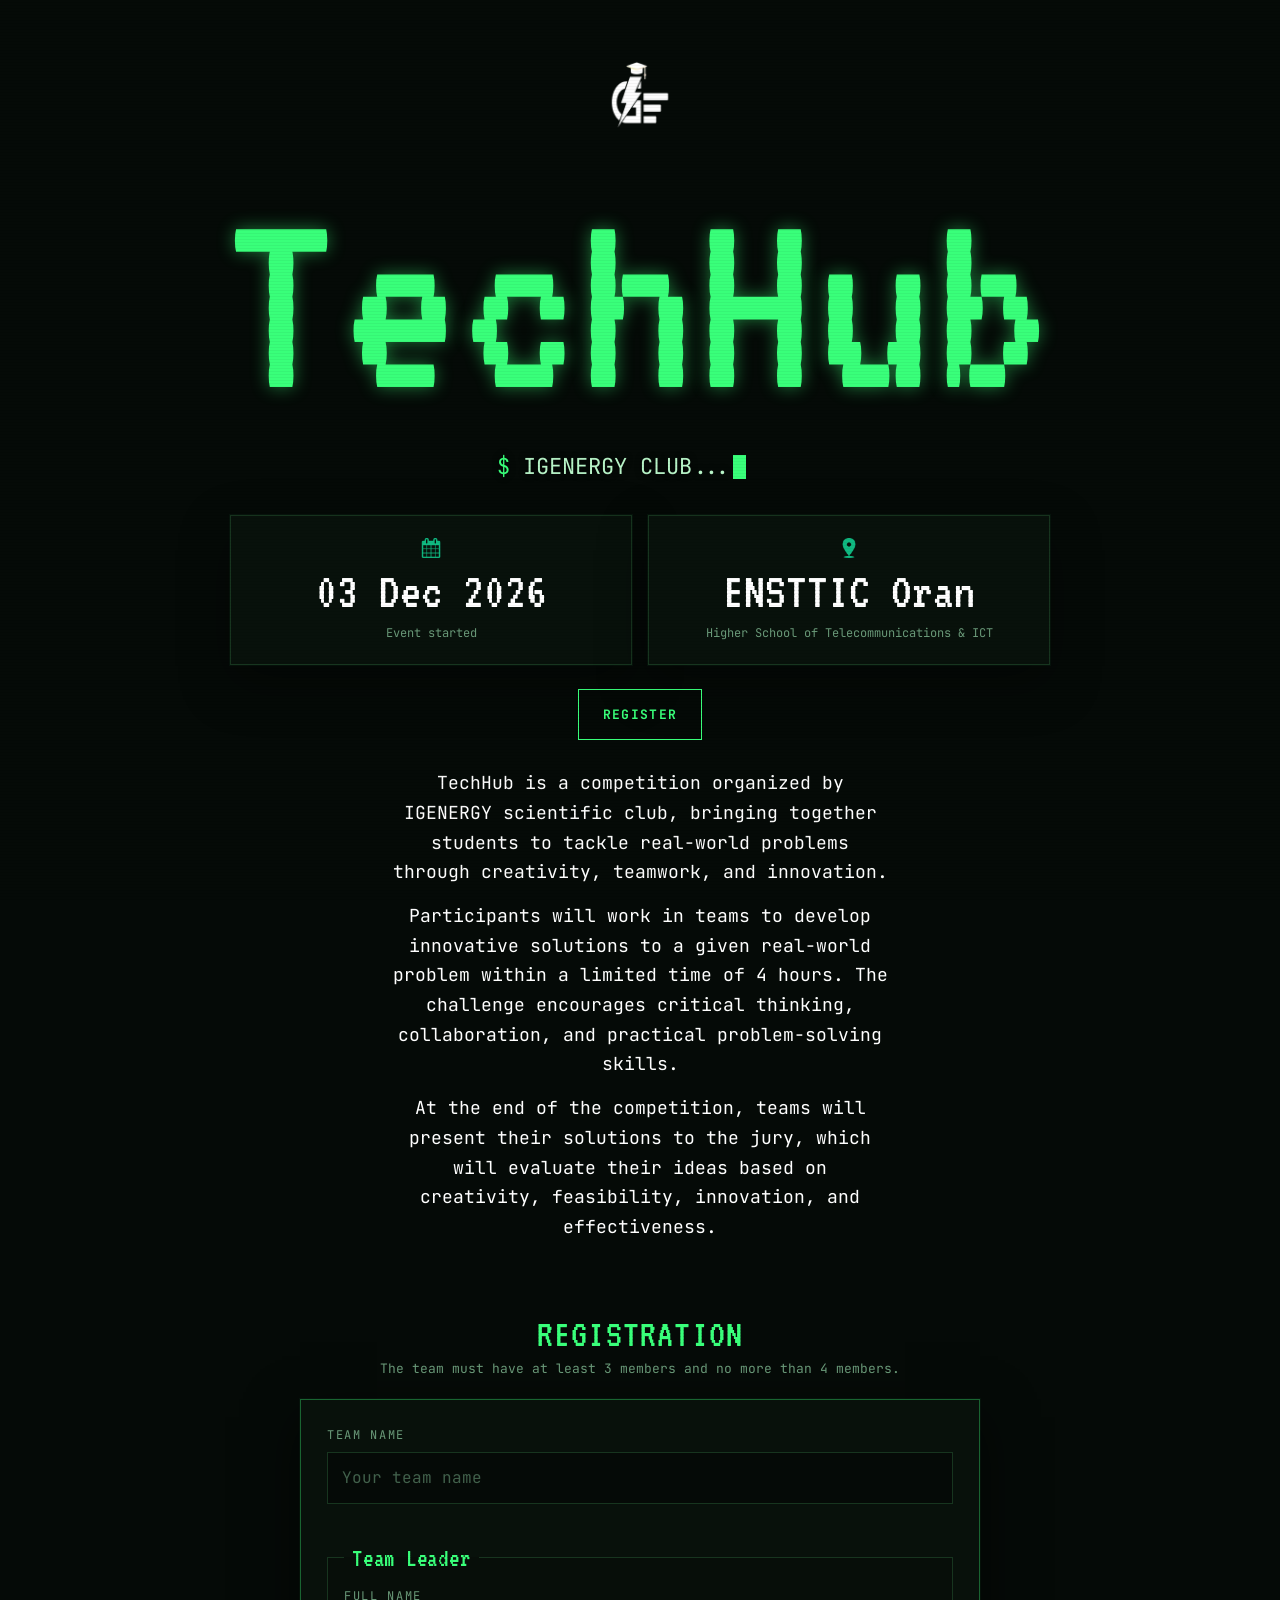
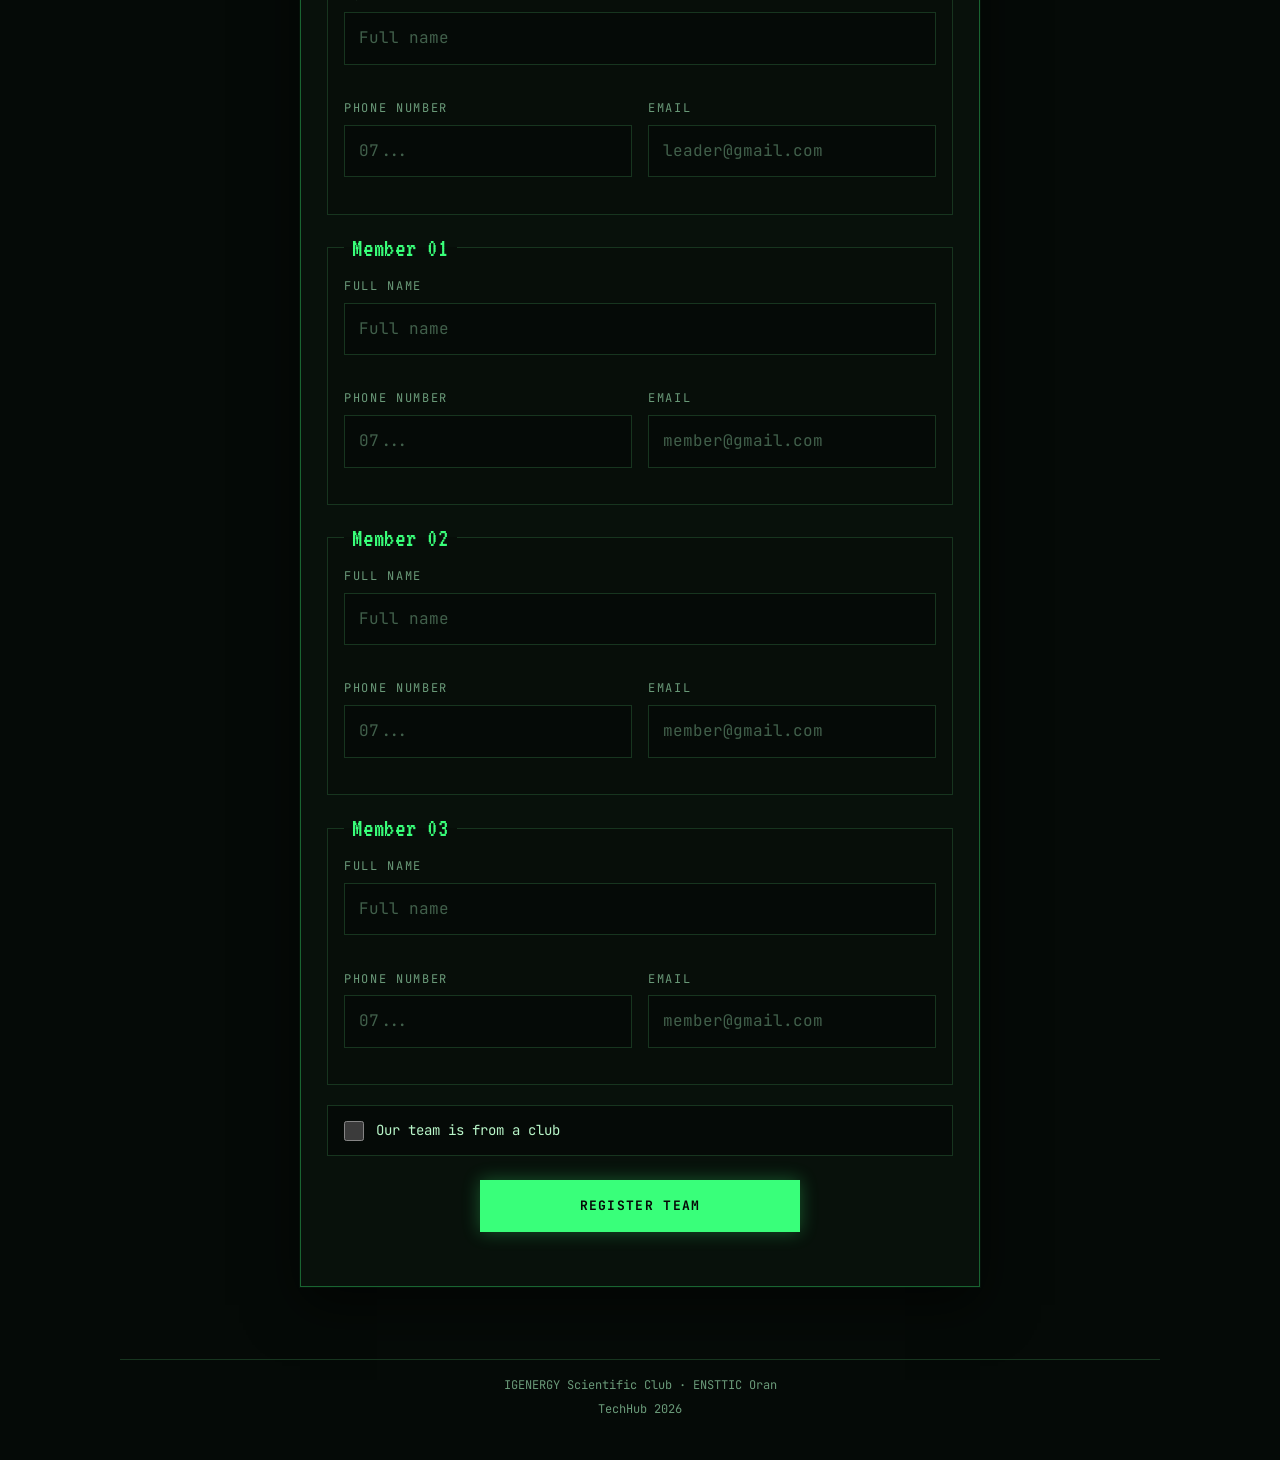
==== index.html @ 4b34d5a2 "V1-1" ====
<!doctype html>
<html lang="en">
<head>
  <meta charset="utf-8">
  <meta name="viewport" content="width=device-width, initial-scale=1, viewport-fit=cover">
  <meta name="claude:viewport-fit-sides" content="cover">
  <title>TechHub Hackathon | Registration</title>
  <meta name="description" content="TechHub is a 15-hour university hackathon organized by the IGENERGY Scientific Club at ENSTTIC Oran on 03 December 2026. Register your place.">
  <link rel="stylesheet" href="https://fonts.googleapis.com/css2?family=JetBrains+Mono:wght@400;500;700&family=VT323&display=swap">
  <link rel="stylesheet" href="styles.css">
</head>
<body>
<div class="wrap">
  <header class="hero" id="top">
    <img class="igenergy-white-logo" src="imgs/IGENERGY-club-white.png" alt="IGENERGY Scientific Club">
    <h1 class="glitch" data-text="TechHub">TechHub</h1>
    <div class="typed" aria-live="off"><span class="prompt">$</span> <span class="typed-box"><span id="typed">...</span><span class="cursor"></span></span></div>

    <div class="event-details">
      <article class="event-card">
        <img class="event-icon" src="imgs/date.ico" alt="">
        <p>03 Dec 2026</p>
        <span class="event-sub" id="days-left">&nbsp;</span>
      </article>
      <article class="event-card">
        <img class="event-icon" src="imgs/location.ico" alt="">
        <p><strong>ENSTTIC</strong> Oran</p>
        <span class="event-sub">Higher School of Telecommunications &amp; ICT</span>
      </article>
    </div>

    <div class="cta">
      <a class="btn" href="#registration">Register</a>
    </div>

    <div class="lede">
      <p>TechHub is a competition organized by IGENERGY scientific club, bringing together students to tackle real-world problems through creativity, teamwork, and innovation.</p>
      <p>Participants will work in teams to develop innovative solutions to a given real-world problem within a limited time of 4 hours. The challenge encourages critical thinking, collaboration, and practical problem-solving skills.</p>
      <p>At the end of the competition, teams will present their solutions to the jury, which will evaluate their ideas based on creativity, feasibility, innovation, and effectiveness.</p>
    </div>
  </header>

  <section class="sec" id="registration">
    <div class="sec-head"><h2 class="scr">REGISTRATION</h2><p>The team must have at least 3 members and no more than 4 members.</p></div>
    <form class="win form" id="reg-form" novalidate>
      <div class="form-body">

        <div class="field">
          <label for="t-name">Team name</label>
          <input id="t-name" name="team_name" type="text" placeholder="Your team name" autocomplete="off" required aria-describedby="e-t-name">
          <span class="err" id="e-t-name" aria-live="polite"></span>
        </div>

        <fieldset class="group" data-person="l">
          <legend>Team Leader</legend>
          <div class="field span2">
            <label for="l-name">Full name</label>
            <input id="l-name" name="leader_name" type="text" placeholder="Full name" autocomplete="name" aria-describedby="e-l-name">
            <span class="err" id="e-l-name" aria-live="polite"></span>
          </div>
          <div class="field">
            <label for="l-phone">Phone number</label>
            <input id="l-phone" name="leader_phone" type="tel" inputmode="numeric" placeholder="07..." autocomplete="tel" aria-describedby="e-l-phone">
            <span class="err" id="e-l-phone" aria-live="polite"></span>
          </div>
          <div class="field">
            <label for="l-email">Email</label>
            <input id="l-email" name="leader_email" type="email" inputmode="email" placeholder="leader@gmail.com" autocomplete="email" aria-describedby="e-l-email">
            <span class="err" id="e-l-email" aria-live="polite"></span>
          </div>
        </fieldset>

        <fieldset class="group" data-person="m1">
          <legend>Member 01</legend>
          <div class="field span2">
            <label for="m1-name">Full name</label>
            <input id="m1-name" name="member1_name" type="text" placeholder="Full name" autocomplete="off" aria-describedby="e-m1-name">
            <span class="err" id="e-m1-name" aria-live="polite"></span>
          </div>
          <div class="field">
            <label for="m1-phone">Phone number</label>
            <input id="m1-phone" name="member1_phone" type="tel" inputmode="numeric" placeholder="07..." autocomplete="off" aria-describedby="e-m1-phone">
            <span class="err" id="e-m1-phone" aria-live="polite"></span>
          </div>
          <div class="field">
            <label for="m1-email">Email</label>
            <input id="m1-email" name="member1_email" type="email" inputmode="email" placeholder="member@gmail.com" autocomplete="off" aria-describedby="e-m1-email">
            <span class="err" id="e-m1-email" aria-live="polite"></span>
          </div>
        </fieldset>

        <fieldset class="group" data-person="m2">
          <legend>Member 02</legend>
          <div class="field span2">
            <label for="m2-name">Full name</label>
            <input id="m2-name" name="member2_name" type="text" placeholder="Full name" autocomplete="off" aria-describedby="e-m2-name">
            <span class="err" id="e-m2-name" aria-live="polite"></span>
          </div>
          <div class="field">
            <label for="m2-phone">Phone number</label>
            <input id="m2-phone" name="member2_phone" type="tel" inputmode="numeric" placeholder="07..." autocomplete="off" aria-describedby="e-m2-phone">
            <span class="err" id="e-m2-phone" aria-live="polite"></span>
          </div>
          <div class="field">
            <label for="m2-email">Email</label>
            <input id="m2-email" name="member2_email" type="email" inputmode="email" placeholder="member@gmail.com" autocomplete="off" aria-describedby="e-m2-email">
            <span class="err" id="e-m2-email" aria-live="polite"></span>
          </div>
        </fieldset>

        <fieldset class="group" data-person="m3" data-optional>
          <legend>Member 03</legend>
          <div class="field span2">
            <label for="m3-name">Full name</label>
            <input id="m3-name" name="member3_name" type="text" placeholder="Full name" autocomplete="off" aria-describedby="e-m3-name">
            <span class="err" id="e-m3-name" aria-live="polite"></span>
          </div>
          <div class="field">
            <label for="m3-phone">Phone number</label>
            <input id="m3-phone" name="member3_phone" type="tel" inputmode="numeric" placeholder="07..." autocomplete="off" aria-describedby="e-m3-phone">
            <span class="err" id="e-m3-phone" aria-live="polite"></span>
          </div>
          <div class="field">
            <label for="m3-email">Email</label>
            <input id="m3-email" name="member3_email" type="email" inputmode="email" placeholder="member@gmail.com" autocomplete="off" aria-describedby="e-m3-email">
            <span class="err" id="e-m3-email" aria-live="polite"></span>
          </div>
        </fieldset>

        <label class="check" for="t-club">
          <input id="t-club" name="club" type="checkbox">
          <span>Our team is from a club</span>
        </label>

        <div class="form-foot">
          <button class="btn solid" type="submit" id="f-submit">Register team</button>
          <p class="status" id="f-status" role="status"></p>
        </div>
      </div>
      <div class="success" id="f-success" hidden tabindex="-1">
        <span class="check-mark" aria-hidden="true">&#10003;</span>
        <h3 id="s-title">You're in.</h3>
        <p id="s-text"></p>
      </div>
    </form>
  </section>

  <footer>
    <span>IGENERGY Scientific Club &middot; ENSTTIC Oran</span>
    <span>TechHub 2026</span>
  </footer>
</div>

<script src="script.js"></script>
</body>
</html>
---- styles.css ----
[hidden]:not([hidden=until-found i]){display:none!important}
img{max-width:100%}

:root {
  --bg: #050a07;
  --panel: #08110b;
  --line: #17351f;
  --fg: #b8f5c8;
  --dim: #6a9a79;
  --accent: #39ff7a;
  --warn: #ffb000;
  --cyan: #38e8ff;
  --danger: #ff6b78;
  --font-display: 'VT323', 'Courier New', monospace;
  --font-body: 'JetBrains Mono', ui-monospace, 'SFMono-Regular', Menlo, Consolas, monospace;
  color-scheme: dark;
}
* { box-sizing: border-box; }
html { scroll-behavior: smooth; }
html, body { margin: 0; }
body {
  background: var(--bg);
  color: var(--fg);
  font-family: var(--font-body);
  font-size: 14px;
  line-height: 1.65;
  padding-block: calc(20px + env(safe-area-inset-top, 0px)) calc(40px + env(safe-area-inset-bottom, 0px));
  padding-left: max(16px, env(safe-area-inset-left, 0px));
  padding-right: max(16px, env(safe-area-inset-right, 0px));
  overflow-x: hidden;
}
/* subtle scanlines (kept light so text stays readable on phones) */
body::after {
  content: "";
  position: fixed;
  inset: 0;
  pointer-events: none;
  z-index: 5;
  background: repeating-linear-gradient(to bottom, rgba(0,0,0,0) 0, rgba(0,0,0,0) 2px, rgba(0,0,0,0.08) 3px);
}
.wrap { position: relative; z-index: 1; max-width: 1040px; margin: 0 auto; display: flex; flex-direction: column; gap: 72px; text-align: center; }
a { color: var(--accent); }
:focus-visible { outline: 2px solid var(--cyan); outline-offset: 3px; }

/* hero */
.hero { display: flex; flex-direction: column; align-items: center; gap: 20px; padding-top: 16px; min-width: 0; }

.igenergy-white-logo {width: 120px; height: 120px; object-fit: contain; }

.glitch {
  position: relative;
  display: inline-block;
  align-self: center;
  margin: 0;
  font-family: var(--font-display);
  font-weight: 400;
  font-size: 22vw;
  line-height: 0.9;
  letter-spacing: 0.02em;
  color: var(--accent);
  text-shadow: 0 0 18px rgba(57,255,122,0.45);
}
.glitch::before, .glitch::after { content: attr(data-text); position: absolute; inset: 0; opacity: 0; }
.glitch::before { color: var(--warn); clip-path: inset(0 0 58% 0); animation: gl1 4.2s infinite steps(1); }
.glitch::after { color: white; clip-path: inset(58% 0 0 0); animation: gl2 4.2s infinite steps(1); }
@keyframes gl1 {
  0%, 90%, 100% { opacity: 0; transform: translate(0); }
  91% { opacity: 0.9; transform: translate(-5px, 0); clip-path: inset(10% 0 55% 0); }
  94% { opacity: 0.9; transform: translate(4px, -1px); clip-path: inset(40% 0 30% 0); }
  97% { opacity: 0; }
}
@keyframes gl2 {
  0%, 91%, 100% { opacity: 0; transform: translate(0); }
  92% { opacity: 0.9; transform: translate(5px, 1px); clip-path: inset(60% 0 8% 0); }
  95% { opacity: 0.9; transform: translate(-4px, 0); clip-path: inset(25% 0 50% 0); }
  98% { opacity: 0; }
}
.typed { font-size: clamp(16px, 3.4vw, 22px); min-height: 1.7em; color: var(--fg); text-shadow: 0 0 6px rgba(0,0,0,0.9); }
.typed .prompt { color: var(--accent); }
.typed-box { display: inline-block; text-align: left; min-width: 16ch; max-width: 100%; vertical-align: top; }
.cursor { display: inline-block; width: 0.6em; height: 1.1em; background: var(--accent); vertical-align: -0.2em; margin-left: 2px; animation: blink 1s steps(1) infinite; }
@keyframes blink { 50% { opacity: 0; } }

/* key facts */
.event-details { display: grid; grid-template-columns: repeat(2, minmax(0, 1fr)); gap: 16px; width: 100%; max-width: 820px; margin: 8px auto 0; }
.event-card {
  display: flex; flex-direction: column; align-items: center; justify-content: center; gap: 6px;
  min-height: 150px; padding: 20px 16px;
  border: 1px solid var(--line); background: var(--panel);
  box-shadow: 0 0 0 1px rgba(57,255,122,0.04), 0 18px 50px rgba(0,0,0,0.35);
}
.event-icon { width: 20px; height: 20px; object-fit: contain; }
.event-card p { margin: 0; color: #fff; font-family: var(--font-display); font-size: clamp(34px, 5.2vw, 52px); line-height: 1.05; overflow-wrap: anywhere; }
.event-card p strong { color: #fff; font-weight: 400; }
.event-sub { color: var(--dim); font-size: 12px; line-height: 1.5; min-height: 1.5em; }

/* call to action */
.cta { display: flex; flex-wrap: wrap; justify-content: center; gap: 12px; margin-top: 4px; }
.btn {
  font: inherit;
  font-weight: 700;
  letter-spacing: 0.1em;
  text-transform: uppercase;
  font-size: 13px;
  padding: 14px 24px;
  border: 1px solid var(--accent);
  background: transparent;
  color: var(--accent);
  text-decoration: none;
  cursor: pointer;
  border-radius: 0;
  transition: background 0.2s, color 0.2s, box-shadow 0.2s;
}
.btn:hover { background: var(--accent); color: var(--bg); box-shadow: 0 0 22px rgba(57,255,122,0.5); }
.btn.solid { background: var(--accent); color: var(--bg); box-shadow: 0 0 18px rgba(57,255,122,0.3); }
.btn.solid:hover { background: transparent; color: var(--accent); }
.btn:disabled { opacity: 0.6; cursor: wait; }

.lede { max-width: 62ch; margin: 8px auto 0; color: white; }
.lede p { margin: 0 0 14px; font-size: 18px;}
.lede p:last-child { margin-bottom: 0; }

/* section heads */
.sec { display: flex; flex-direction: column; align-items: center; gap: 20px; min-width: 0; scroll-margin-top: 16px; }
.sec-head { display: flex; flex-direction: column; align-items: center; gap: 4px; }
.sec-head h2 { margin: 0; font-family: var(--font-display); font-weight: 400; font-size: 40px; line-height: 1; color: var(--accent); letter-spacing: 0.03em; }
.sec-head p { margin: 0; color: var(--dim); font-size: 13px; }

/* panel */
.win { border: 1px solid var(--line); background: var(--panel); box-shadow: 0 0 0 1px rgba(57,255,122,0.04), 0 18px 50px rgba(0,0,0,0.6); min-width: 0; }

/* registration form */
.form { width: 100%; max-width: 680px; padding: 26px; text-align: left; border-color: rgba(57,255,122,0.35); }
.form-body { display: flex; flex-direction: column; gap: 20px; }
.field { display: flex; flex-direction: column; gap: 6px; min-width: 0; }
.field label { color: var(--dim); font-size: 12px; text-transform: uppercase; letter-spacing: 0.14em; }
.field input {
  font: inherit;
  font-size: 16px; /* prevents iOS zoom on focus */
  color: var(--fg);
  background: var(--bg);
  border: 1px solid var(--line);
  padding: 12px 14px;
  min-width: 0;
  width: 100%;
  border-radius: 0;
  transition: border-color 0.2s, box-shadow 0.2s;
}
.field input::placeholder { color: var(--dim); opacity: 0.6; }
.field input:hover { border-color: #24512f; }
.field input:focus { border-color: var(--accent); outline: 0; box-shadow: 0 0 0 1px var(--accent); }
.field input[aria-invalid="true"] { border-color: var(--danger); box-shadow: 0 0 0 1px var(--danger); }
.err { min-height: 1.2em; font-size: 12px; line-height: 1.4; color: var(--danger); }

fieldset.group { margin: 0; min-width: 0; padding: 16px; border: 1px solid var(--line); background: rgba(0,0,0,0.18); display: grid; grid-template-columns: repeat(2, minmax(0, 1fr)); gap: 14px 16px; }
fieldset.group legend { padding: 0 8px; font-family: var(--font-display); font-size: 26px; line-height: 1; color: var(--accent); letter-spacing: 0.03em; }
fieldset.group .field.span2 { grid-column: 1 / -1; }

.check { display: flex; align-items: flex-start; gap: 12px; padding: 14px 16px; border: 1px solid var(--line); background: var(--bg); cursor: pointer; color: var(--fg); line-height: 1.5; }
.check:hover { border-color: #24512f; }
.check input { flex: none; width: 20px; height: 20px; margin: 1px 0 0; accent-color: var(--accent); cursor: pointer; }
.check:has(input:checked) { border-color: var(--accent); }

.form-foot { display: flex; flex-direction: column; align-items: center; gap: 12px; text-align: center; margin-top: 4px; }
.form-foot .btn { width: 100%; max-width: 320px; }
.status { margin: 0; min-height: 1.4em; color: var(--dim); font-size: 12px; overflow-wrap: anywhere; }
.status.bad { color: var(--danger); }

/* success state */
.success { display: flex; flex-direction: column; align-items: center; gap: 10px; text-align: center; padding: 28px 8px; outline: 0; }
.success .check-mark { display: grid; place-items: center; width: 56px; height: 56px; border: 2px solid var(--accent); color: var(--accent); font-size: 28px; box-shadow: 0 0 22px rgba(57,255,122,0.4); }
.success h3 { margin: 6px 0 0; font-family: var(--font-display); font-weight: 400; font-size: 40px; line-height: 1; color: var(--accent); }
.success p { margin: 0; color: var(--fg); max-width: 44ch; overflow-wrap: anywhere; }

footer { color: var(--dim); font-size: 12px; border-top: 1px solid var(--line); padding-top: 16px; display: flex; flex-direction: column; align-items: center; gap: 4px; }

/* scroll reveal: hidden state only exists once the script has tagged an element */
.js .reveal {
  opacity: 0;
  transform: translateY(28px);
  transition: opacity 0.8s ease, transform 0.8s cubic-bezier(0.2, 0.7, 0.2, 1);
  transition-delay: var(--d, 0s);
}
.js .reveal.in { opacity: 1; transform: none; }

@media (prefers-reduced-motion: reduce) {
  html { scroll-behavior: auto; }
  .glitch::before, .glitch::after, .cursor { animation: none; }
  .btn { transition: none; }
}
@media (max-width: 720px) {
  .event-details { grid-template-columns: 1fr; }
  .event-card { min-height: 0; padding: 18px 16px; }
}
@media (max-width: 600px) {
  .wrap { gap: 56px; }
  .glitch { font-size: 30vw; }
  .form { padding: 20px 16px; }
  fieldset.group { grid-template-columns: 1fr; padding: 14px 12px; }
}
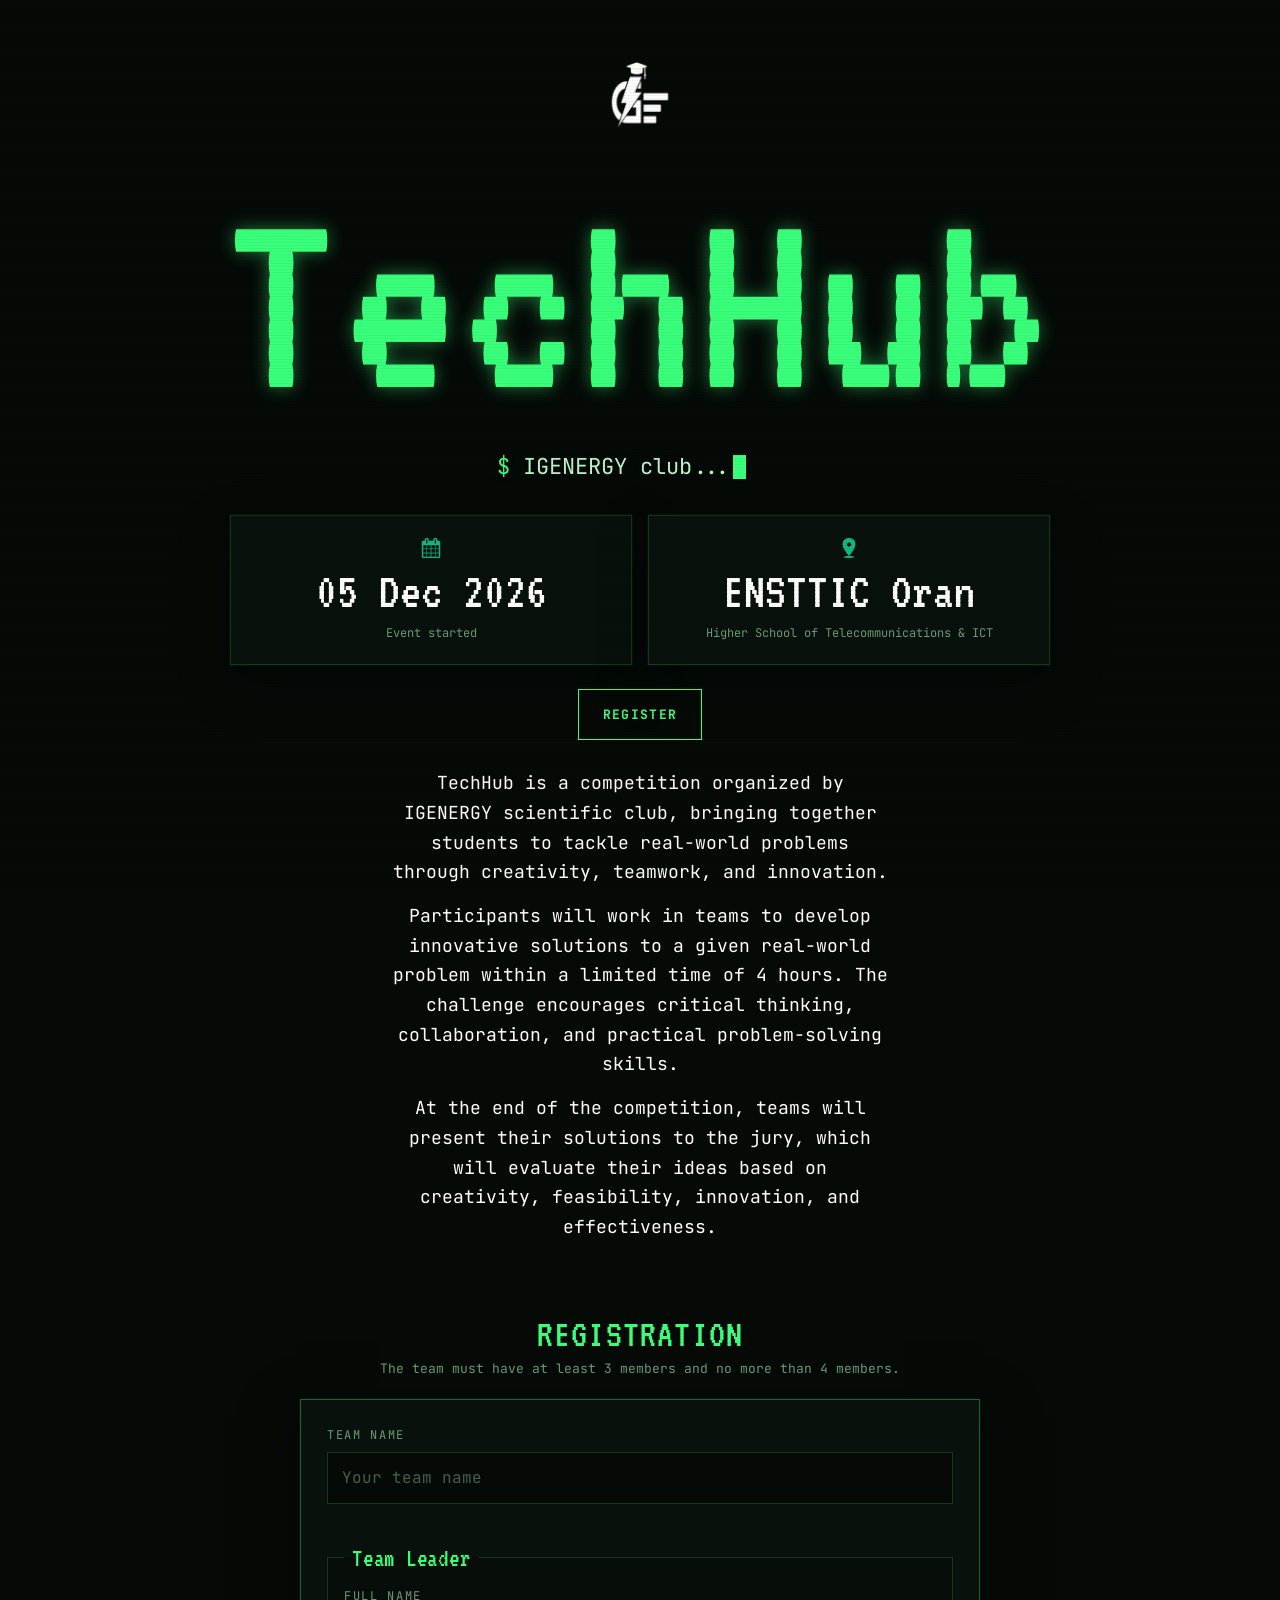
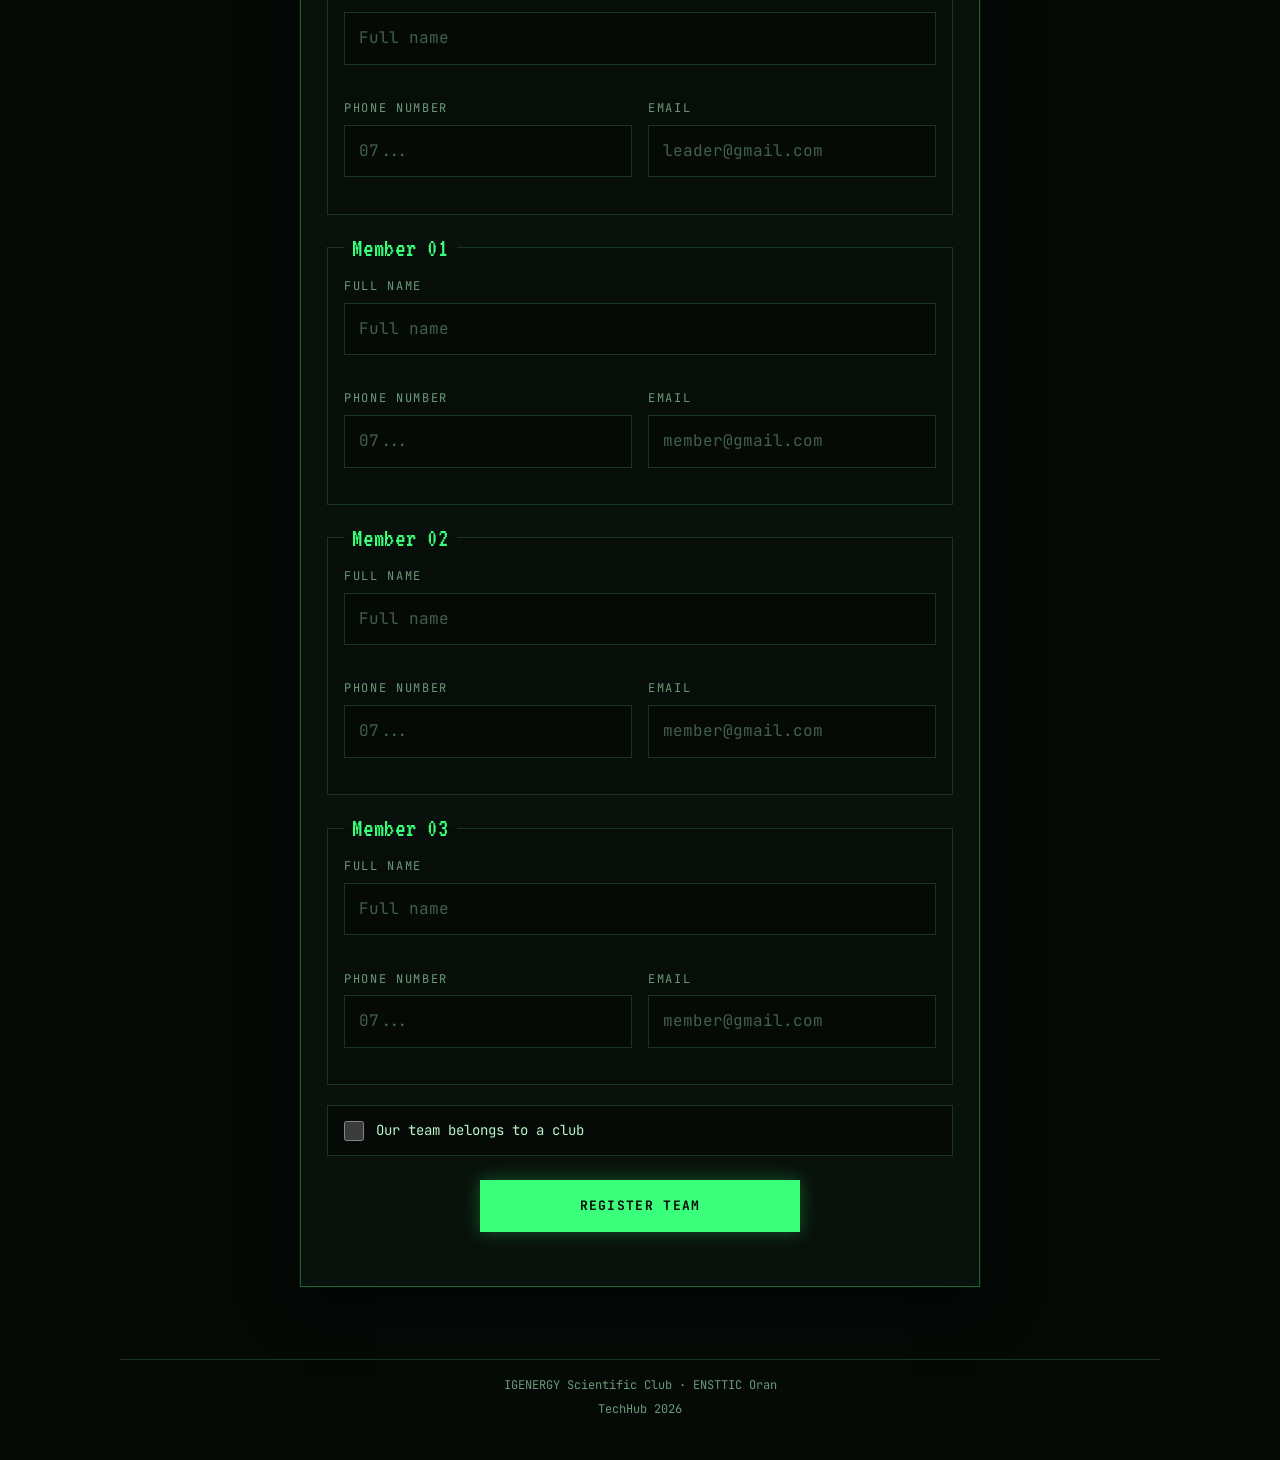
==== commit 1093b794: "fix some typing errors" ====
--- a/index.html
+++ b/index.html
@@ -4,8 +4,8 @@
   <meta charset="utf-8">
   <meta name="viewport" content="width=device-width, initial-scale=1, viewport-fit=cover">
   <meta name="claude:viewport-fit-sides" content="cover">
-  <title>TechHub Hackathon | Registration</title>
-  <meta name="description" content="TechHub is a 15-hour university hackathon organized by the IGENERGY Scientific Club at ENSTTIC Oran on 03 December 2026. Register your place.">
+  <title>TechHub Registration</title>
+  <meta name="description" content="TechHub is a 15-hour university hackathon organized by the IGENERGY Scientific Club at ENSTTIC Oran on 05 December 2026. Register your place.">
   <link rel="stylesheet" href="https://fonts.googleapis.com/css2?family=JetBrains+Mono:wght@400;500;700&family=VT323&display=swap">
   <link rel="stylesheet" href="styles.css">
 </head>
@@ -14,12 +14,12 @@
   <header class="hero" id="top">
     <img class="igenergy-white-logo" src="imgs/IGENERGY-club-white.png" alt="IGENERGY Scientific Club">
     <h1 class="glitch" data-text="TechHub">TechHub</h1>
-    <div class="typed" aria-live="off"><span class="prompt">$</span> <span class="typed-box"><span id="typed">...</span><span class="cursor"></span></span></div>
+    <div class="typed" aria-live="off"><span class="prompt">$</span> <span class="typed-box"><span id="typed"></span><span class="cursor"></span></span></div>
 
     <div class="event-details">
       <article class="event-card">
         <img class="event-icon" src="imgs/date.ico" alt="">
-        <p>03 Dec 2026</p>
+        <p>05 Dec 2026</p>
         <span class="event-sub" id="days-left">&nbsp;</span>
       </article>
       <article class="event-card">
@@ -129,7 +129,7 @@
 
         <label class="check" for="t-club">
           <input id="t-club" name="club" type="checkbox">
-          <span>Our team is from a club</span>
+          <span>Our team belongs to a club</span>
         </label>
 
         <div class="form-foot">
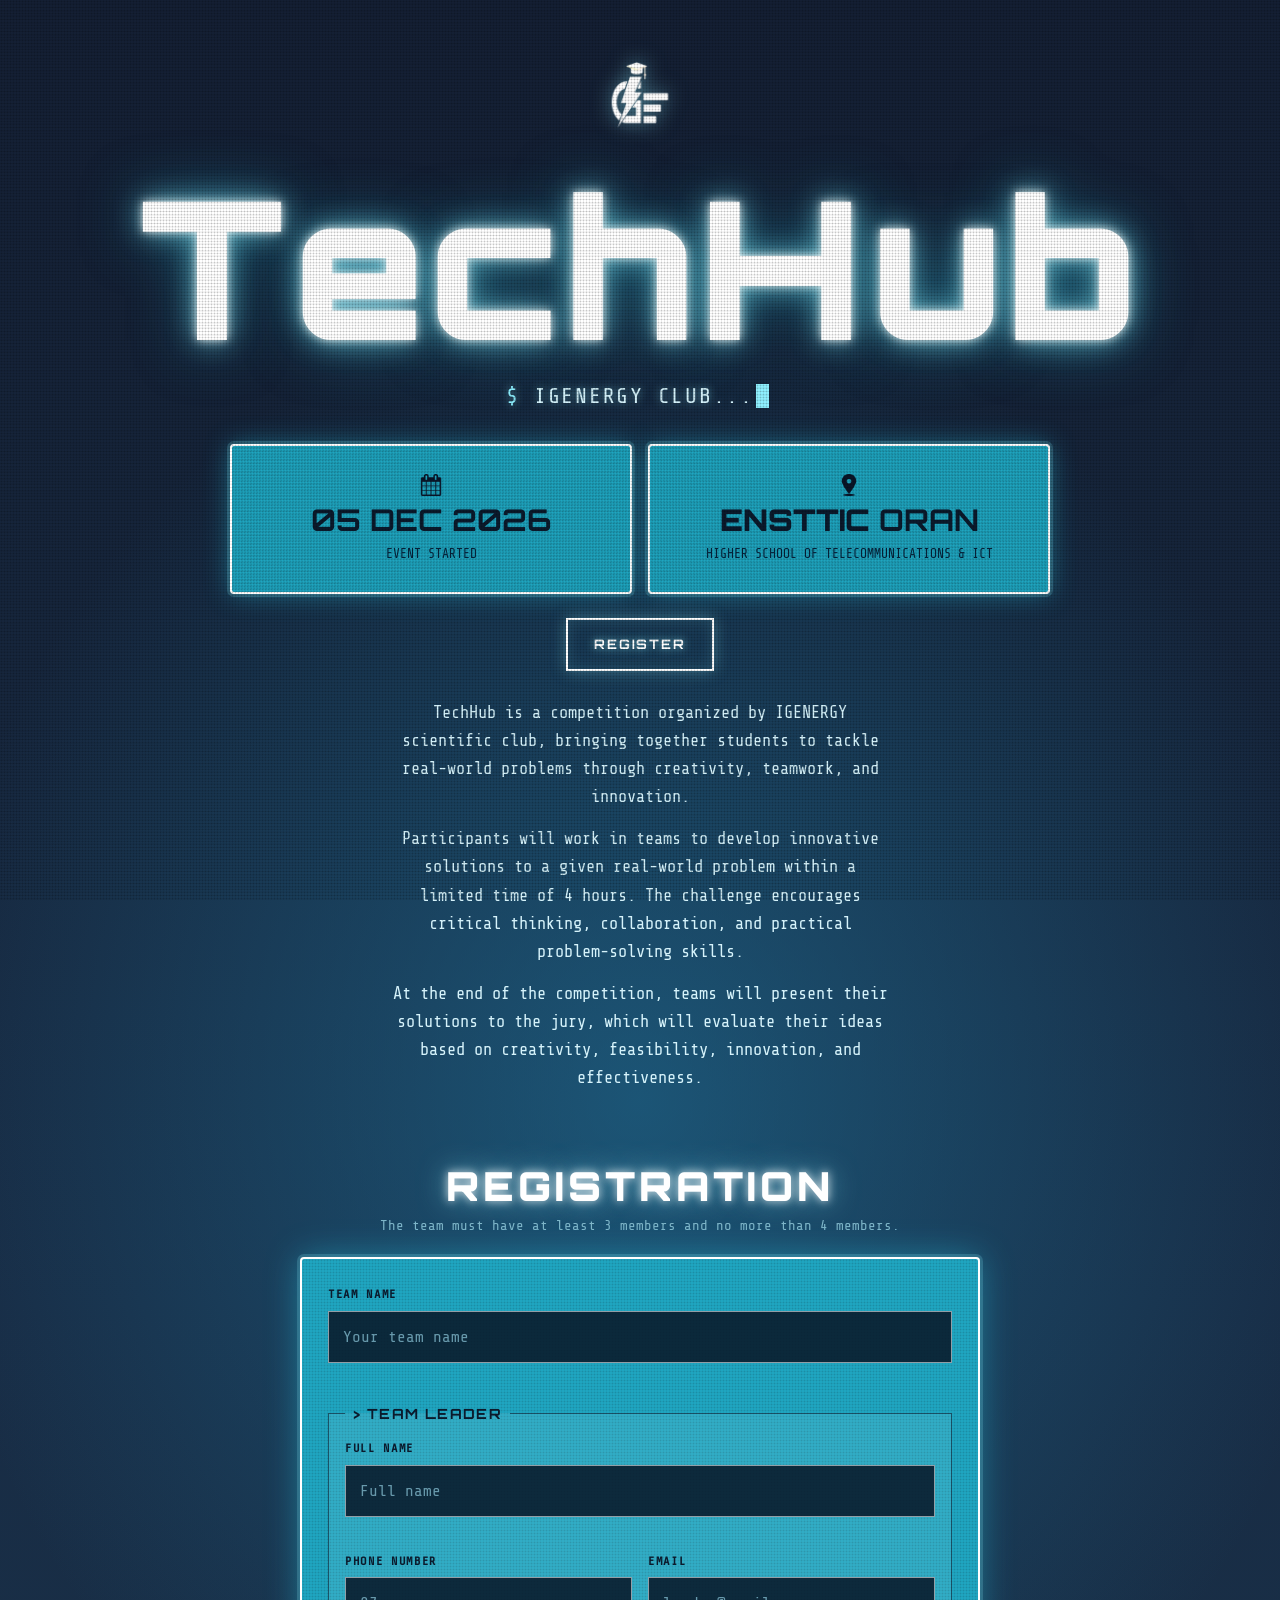
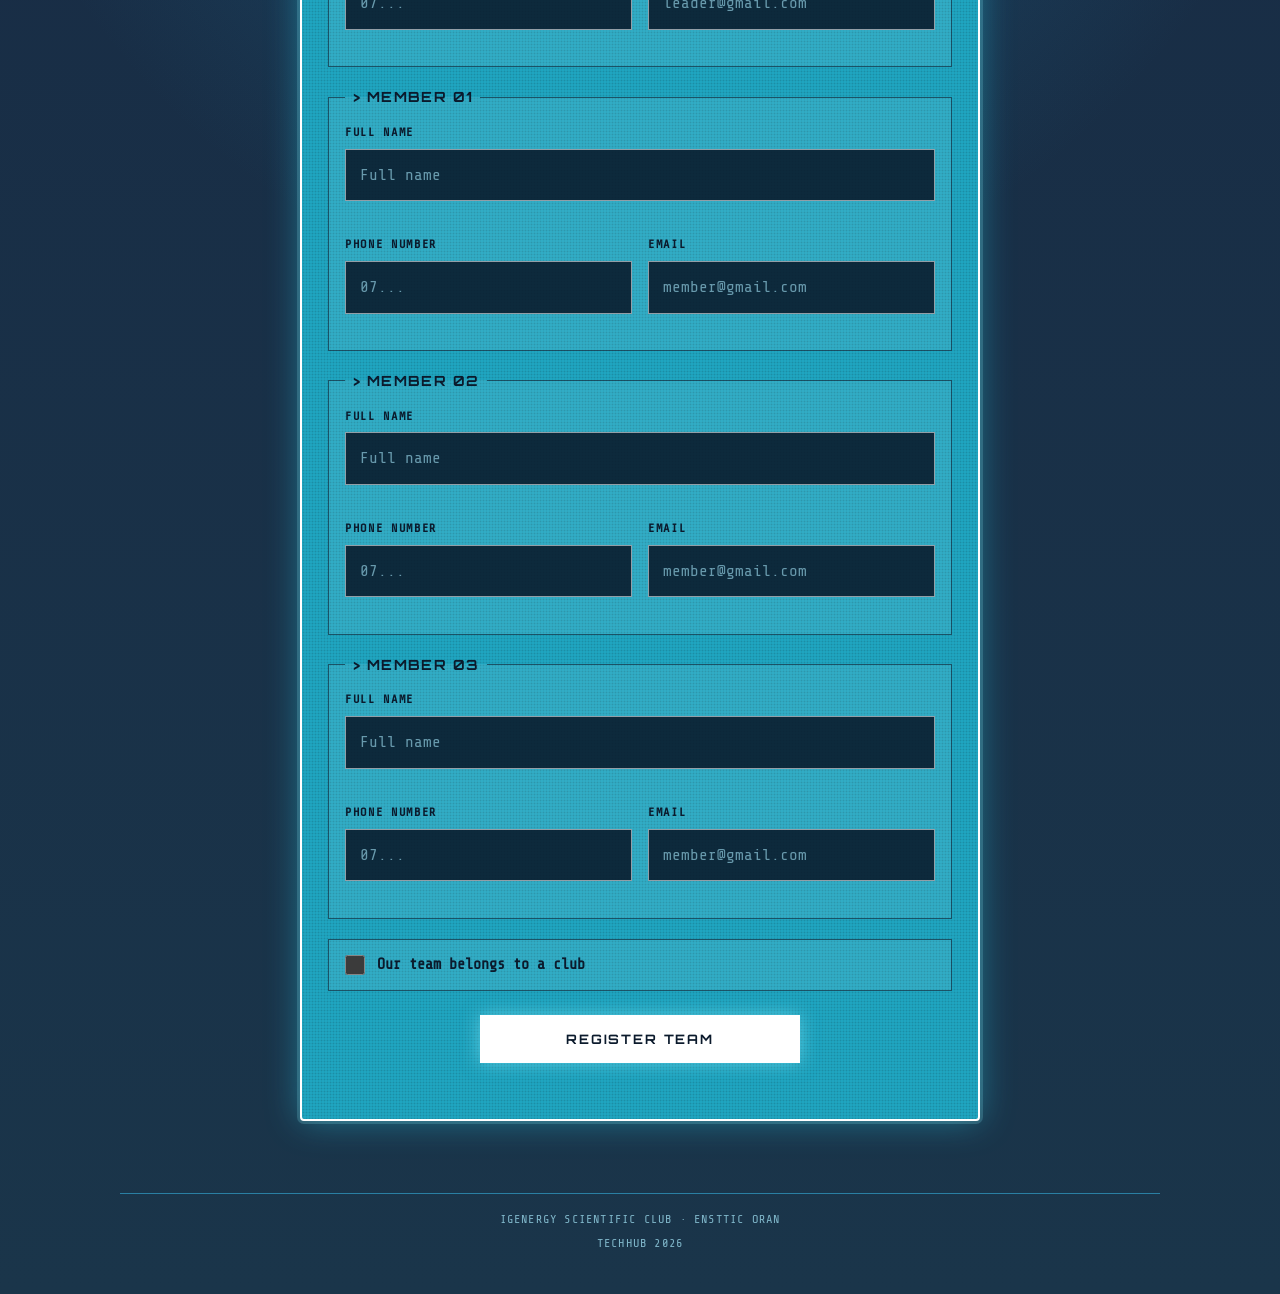
==== commit 5edb68df: "change the whole design for muching post theme" ====
--- a/index.html
+++ b/index.html
@@ -6,7 +6,7 @@
   <meta name="claude:viewport-fit-sides" content="cover">
   <title>TechHub Registration</title>
   <meta name="description" content="TechHub is a 15-hour university hackathon organized by the IGENERGY Scientific Club at ENSTTIC Oran on 05 December 2026. Register your place.">
-  <link rel="stylesheet" href="https://fonts.googleapis.com/css2?family=JetBrains+Mono:wght@400;500;700&family=VT323&display=swap">
+  <link rel="stylesheet" href="https://fonts.googleapis.com/css2?family=Orbitron:wght@500;700;900&family=Share+Tech+Mono&display=swap">
   <link rel="stylesheet" href="styles.css">
 </head>
 <body>
@@ -153,4 +153,4 @@
 
 <script src="script.js"></script>
 </body>
-</html>+</html>
--- a/styles.css
+++ b/styles.css
@@ -2,50 +2,60 @@
 img{max-width:100%}
 
 :root {
-  --bg: #050a07;
-  --panel: #08110b;
-  --line: #17351f;
-  --fg: #b8f5c8;
-  --dim: #6a9a79;
-  --accent: #39ff7a;
-  --warn: #ffb000;
-  --cyan: #38e8ff;
-  --danger: #ff6b78;
-  --font-display: 'VT323', 'Courier New', monospace;
-  --font-body: 'JetBrains Mono', ui-monospace, 'SFMono-Regular', Menlo, Consolas, monospace;
+  --bg: #141f33;
+  --bg2: #1a3550;
+  --panel: rgba(10, 26, 44, 0.72);
+  --line: #2a7fa3;
+  --fg: #d6f3fb;
+  --dim: #7fb6c9;
+  --accent: #29c3e0;      /* cyan window fill */
+  --accent-2: #1fa5c0;
+  --ink: #0b1a2c;         /* dark text on cyan */
+  --white: #ffffff;
+  --warn: #ffd45a;
+  --cyan: #8ff0ff;
+  --danger: #ff5b6e;
+  --font-display: 'Orbitron', 'Eurostile', 'Arial Black', sans-serif;
+  --font-body: 'Share Tech Mono', ui-monospace, 'SFMono-Regular', Menlo, Consolas, monospace;
   color-scheme: dark;
 }
 * { box-sizing: border-box; }
 html { scroll-behavior: smooth; }
 html, body { margin: 0; }
+html { background: #182c45; }
 body {
-  background: var(--bg);
+  background:
+    radial-gradient(ellipse 80% 40% at 50% 38%, rgba(31,120,160,0.55), transparent 70%),
+    linear-gradient(180deg, #141f33 0%, #182c45 45%, #1a354a 100%);
+  min-height: 100vh;
   color: var(--fg);
   font-family: var(--font-body);
-  font-size: 14px;
+  font-size: 15px;
   line-height: 1.65;
   padding-block: calc(20px + env(safe-area-inset-top, 0px)) calc(40px + env(safe-area-inset-bottom, 0px));
   padding-left: max(16px, env(safe-area-inset-left, 0px));
   padding-right: max(16px, env(safe-area-inset-right, 0px));
   overflow-x: hidden;
 }
-/* subtle scanlines (kept light so text stays readable on phones) */
+/* halftone dither + faint scanlines, like the poster */
 body::after {
   content: "";
   position: fixed;
   inset: 0;
   pointer-events: none;
   z-index: 5;
-  background: repeating-linear-gradient(to bottom, rgba(0,0,0,0) 0, rgba(0,0,0,0) 2px, rgba(0,0,0,0.08) 3px);
+  background:
+    radial-gradient(rgba(0,0,0,0.22) 0.8px, transparent 1.1px) 0 0 / 3px 3px,
+    repeating-linear-gradient(to bottom, rgba(0,0,0,0) 0, rgba(0,0,0,0) 3px, rgba(0,0,0,0.07) 4px);
 }
 .wrap { position: relative; z-index: 1; max-width: 1040px; margin: 0 auto; display: flex; flex-direction: column; gap: 72px; text-align: center; }
-a { color: var(--accent); }
-:focus-visible { outline: 2px solid var(--cyan); outline-offset: 3px; }
+a { color: var(--cyan); }
+:focus-visible { outline: 2px solid var(--white); outline-offset: 3px; }
 
 /* hero */
 .hero { display: flex; flex-direction: column; align-items: center; gap: 20px; padding-top: 16px; min-width: 0; }
 
-.igenergy-white-logo {width: 120px; height: 120px; object-fit: contain; }
+.igenergy-white-logo { width: 120px; height: 120px; object-fit: contain; filter: drop-shadow(0 0 10px rgba(143,240,255,0.55)); }
 
 .glitch {
   position: relative;
@@ -53,16 +63,16 @@
   align-self: center;
   margin: 0;
   font-family: var(--font-display);
-  font-weight: 400;
-  font-size: 22vw;
-  line-height: 0.9;
-  letter-spacing: 0.02em;
-  color: var(--accent);
-  text-shadow: 0 0 18px rgba(57,255,122,0.45);
+  font-weight: 900;
+  font-size: 15vw;
+  line-height: 0.95;
+  letter-spacing: 0.04em;
+  color: var(--white);
+  text-shadow: 0 0 10px rgba(255,255,255,0.9), 0 0 28px rgba(143,240,255,0.75), 0 0 60px rgba(41,195,224,0.55);
 }
 .glitch::before, .glitch::after { content: attr(data-text); position: absolute; inset: 0; opacity: 0; }
-.glitch::before { color: var(--warn); clip-path: inset(0 0 58% 0); animation: gl1 4.2s infinite steps(1); }
-.glitch::after { color: white; clip-path: inset(58% 0 0 0); animation: gl2 4.2s infinite steps(1); }
+.glitch::before { color: var(--cyan); clip-path: inset(0 0 58% 0); animation: gl1 4.2s infinite steps(1); }
+.glitch::after { color: var(--accent); clip-path: inset(58% 0 0 0); animation: gl2 4.2s infinite steps(1); }
 @keyframes gl1 {
   0%, 90%, 100% { opacity: 0; transform: translate(0); }
   91% { opacity: 0.9; transform: translate(-5px, 0); clip-path: inset(10% 0 55% 0); }
@@ -75,104 +85,119 @@
   95% { opacity: 0.9; transform: translate(-4px, 0); clip-path: inset(25% 0 50% 0); }
   98% { opacity: 0; }
 }
-.typed { font-size: clamp(16px, 3.4vw, 22px); min-height: 1.7em; color: var(--fg); text-shadow: 0 0 6px rgba(0,0,0,0.9); }
-.typed .prompt { color: var(--accent); }
+.typed { font-size: clamp(16px, 3.4vw, 22px); min-height: 1.7em; color: var(--fg); text-transform: uppercase; letter-spacing: 0.08em; text-shadow: 0 0 8px rgba(143,240,255,0.6); }
+.typed .prompt { color: var(--cyan); }
 .typed-box { display: inline-block; text-align: left; min-width: 16ch; max-width: 100%; vertical-align: top; }
-.cursor { display: inline-block; width: 0.6em; height: 1.1em; background: var(--accent); vertical-align: -0.2em; margin-left: 2px; animation: blink 1s steps(1) infinite; }
+.cursor { display: inline-block; width: 0.6em; height: 1.1em; background: var(--cyan); vertical-align: -0.2em; margin-left: 2px; animation: blink 1s steps(1) infinite; }
 @keyframes blink { 50% { opacity: 0; } }
 
-/* key facts */
+/* key facts: command-prompt style windows */
 .event-details { display: grid; grid-template-columns: repeat(2, minmax(0, 1fr)); gap: 16px; width: 100%; max-width: 820px; margin: 8px auto 0; }
 .event-card {
   display: flex; flex-direction: column; align-items: center; justify-content: center; gap: 6px;
   min-height: 150px; padding: 20px 16px;
-  border: 1px solid var(--line); background: var(--panel);
-  box-shadow: 0 0 0 1px rgba(57,255,122,0.04), 0 18px 50px rgba(0,0,0,0.35);
-}
-.event-icon { width: 20px; height: 20px; object-fit: contain; }
-.event-card p { margin: 0; color: #fff; font-family: var(--font-display); font-size: clamp(34px, 5.2vw, 52px); line-height: 1.05; overflow-wrap: anywhere; }
-.event-card p strong { color: #fff; font-weight: 400; }
-.event-sub { color: var(--dim); font-size: 12px; line-height: 1.5; min-height: 1.5em; }
+  border: 2px solid var(--white); border-radius: 4px;
+  background: var(--accent-2);
+  background-image: radial-gradient(rgba(0,0,0,0.16) 0.8px, transparent 1.1px);
+  background-size: 3px 3px;
+  box-shadow: 0 0 0 3px rgba(143,240,255,0.18), 0 0 26px rgba(41,195,224,0.45);
+}
+.event-icon { width: 22px; height: 22px; object-fit: contain; filter: brightness(0) saturate(100%) invert(7%) sepia(30%) saturate(1800%) hue-rotate(185deg); }
+.event-card p { margin: 0; color: var(--ink); font-family: var(--font-display); font-weight: 700; font-size: clamp(20px, 3.2vw, 30px); line-height: 1.2; overflow-wrap: anywhere; text-transform: uppercase; }
+.event-card p strong { color: var(--ink); font-weight: 900; }
+.event-sub { color: #06223a; font-size: 13px; line-height: 1.5; min-height: 1.5em; text-transform: uppercase; }
 
 /* call to action */
 .cta { display: flex; flex-wrap: wrap; justify-content: center; gap: 12px; margin-top: 4px; }
 .btn {
-  font: inherit;
+  font-family: var(--font-display);
   font-weight: 700;
-  letter-spacing: 0.1em;
+  letter-spacing: 0.14em;
   text-transform: uppercase;
   font-size: 13px;
-  padding: 14px 24px;
-  border: 1px solid var(--accent);
+  padding: 14px 26px;
+  border: 2px solid var(--white);
   background: transparent;
-  color: var(--accent);
+  color: var(--white);
   text-decoration: none;
   cursor: pointer;
   border-radius: 0;
+  text-shadow: 0 0 8px rgba(143,240,255,0.8);
+  box-shadow: 0 0 14px rgba(143,240,255,0.35), inset 0 0 14px rgba(143,240,255,0.15);
   transition: background 0.2s, color 0.2s, box-shadow 0.2s;
 }
-.btn:hover { background: var(--accent); color: var(--bg); box-shadow: 0 0 22px rgba(57,255,122,0.5); }
-.btn.solid { background: var(--accent); color: var(--bg); box-shadow: 0 0 18px rgba(57,255,122,0.3); }
-.btn.solid:hover { background: transparent; color: var(--accent); }
+.btn:hover { background: var(--white); color: var(--ink); text-shadow: none; box-shadow: 0 0 26px rgba(143,240,255,0.8); }
+.btn.solid { background: var(--white); color: var(--ink); text-shadow: none; box-shadow: 0 0 18px rgba(143,240,255,0.5); }
+.btn.solid:hover { background: var(--ink); color: var(--white); border-color: var(--white); }
 .btn:disabled { opacity: 0.6; cursor: wait; }
 
-.lede { max-width: 62ch; margin: 8px auto 0; color: white; }
-.lede p { margin: 0 0 14px; font-size: 18px;}
+.lede { max-width: 62ch; margin: 8px auto 0; color: var(--fg); }
+.lede p { margin: 0 0 14px; font-size: 17px; }
 .lede p:last-child { margin-bottom: 0; }
 
 /* section heads */
 .sec { display: flex; flex-direction: column; align-items: center; gap: 20px; min-width: 0; scroll-margin-top: 16px; }
-.sec-head { display: flex; flex-direction: column; align-items: center; gap: 4px; }
-.sec-head h2 { margin: 0; font-family: var(--font-display); font-weight: 400; font-size: 40px; line-height: 1; color: var(--accent); letter-spacing: 0.03em; }
-.sec-head p { margin: 0; color: var(--dim); font-size: 13px; }
-
-/* panel */
-.win { border: 1px solid var(--line); background: var(--panel); box-shadow: 0 0 0 1px rgba(57,255,122,0.04), 0 18px 50px rgba(0,0,0,0.6); min-width: 0; }
+.sec-head { display: flex; flex-direction: column; align-items: center; gap: 6px; }
+.sec-head h2 { margin: 0; font-family: var(--font-display); font-weight: 900; font-size: clamp(26px, 6vw, 40px); line-height: 1.1; color: var(--white); letter-spacing: 0.1em; text-shadow: 0 0 10px rgba(255,255,255,0.8), 0 0 28px rgba(143,240,255,0.6); }
+.sec-head p { margin: 0; color: var(--dim); font-size: 14px; }
+
+/* panel = command prompt window */
+.win {
+  border: 2px solid var(--white);
+  border-radius: 4px;
+  background: var(--accent-2);
+  background-image: radial-gradient(rgba(0,0,0,0.14) 0.8px, transparent 1.1px);
+  background-size: 3px 3px;
+  box-shadow: 0 0 0 3px rgba(143,240,255,0.18), 0 0 34px rgba(41,195,224,0.45);
+  min-width: 0;
+  color: var(--ink);
+}
 
 /* registration form */
-.form { width: 100%; max-width: 680px; padding: 26px; text-align: left; border-color: rgba(57,255,122,0.35); }
+.form { width: 100%; max-width: 680px; padding: 26px; text-align: left; }
 .form-body { display: flex; flex-direction: column; gap: 20px; }
 .field { display: flex; flex-direction: column; gap: 6px; min-width: 0; }
-.field label { color: var(--dim); font-size: 12px; text-transform: uppercase; letter-spacing: 0.14em; }
+.field label { color: var(--ink); font-size: 12px; font-weight: 700; text-transform: uppercase; letter-spacing: 0.14em; }
 .field input {
   font: inherit;
   font-size: 16px; /* prevents iOS zoom on focus */
-  color: var(--fg);
-  background: var(--bg);
-  border: 1px solid var(--line);
+  color: var(--white);
+  background: rgba(8, 24, 42, 0.88);
+  border: 1px solid rgba(255,255,255,0.55);
   padding: 12px 14px;
   min-width: 0;
   width: 100%;
   border-radius: 0;
   transition: border-color 0.2s, box-shadow 0.2s;
 }
-.field input::placeholder { color: var(--dim); opacity: 0.6; }
-.field input:hover { border-color: #24512f; }
-.field input:focus { border-color: var(--accent); outline: 0; box-shadow: 0 0 0 1px var(--accent); }
+.field input::placeholder { color: var(--dim); opacity: 0.8; }
+.field input:hover { border-color: var(--white); }
+.field input:focus { border-color: var(--white); outline: 0; box-shadow: 0 0 0 2px var(--white), 0 0 14px rgba(143,240,255,0.7); }
 .field input[aria-invalid="true"] { border-color: var(--danger); box-shadow: 0 0 0 1px var(--danger); }
-.err { min-height: 1.2em; font-size: 12px; line-height: 1.4; color: var(--danger); }
-
-fieldset.group { margin: 0; min-width: 0; padding: 16px; border: 1px solid var(--line); background: rgba(0,0,0,0.18); display: grid; grid-template-columns: repeat(2, minmax(0, 1fr)); gap: 14px 16px; }
-fieldset.group legend { padding: 0 8px; font-family: var(--font-display); font-size: 26px; line-height: 1; color: var(--accent); letter-spacing: 0.03em; }
+.err { min-height: 1.2em; font-size: 12px; line-height: 1.4; color: #8a0f22; font-weight: 700; }
+
+fieldset.group { margin: 0; min-width: 0; padding: 16px; border: 1px solid rgba(11,26,44,0.6); background: rgba(255,255,255,0.08); display: grid; grid-template-columns: repeat(2, minmax(0, 1fr)); gap: 14px 16px; }
+fieldset.group legend { padding: 0 8px; font-family: var(--font-display); font-weight: 700; font-size: 14px; line-height: 1.4; color: var(--ink); letter-spacing: 0.1em; text-transform: uppercase; }
+fieldset.group legend::before { content: "> "; }
 fieldset.group .field.span2 { grid-column: 1 / -1; }
 
-.check { display: flex; align-items: flex-start; gap: 12px; padding: 14px 16px; border: 1px solid var(--line); background: var(--bg); cursor: pointer; color: var(--fg); line-height: 1.5; }
-.check:hover { border-color: #24512f; }
-.check input { flex: none; width: 20px; height: 20px; margin: 1px 0 0; accent-color: var(--accent); cursor: pointer; }
-.check:has(input:checked) { border-color: var(--accent); }
+.check { display: flex; align-items: flex-start; gap: 12px; padding: 14px 16px; border: 1px solid rgba(11,26,44,0.6); background: rgba(255,255,255,0.08); cursor: pointer; color: var(--ink); font-weight: 700; line-height: 1.5; }
+.check:hover { border-color: var(--white); }
+.check input { flex: none; width: 20px; height: 20px; margin: 1px 0 0; accent-color: var(--ink); cursor: pointer; }
+.check:has(input:checked) { border-color: var(--white); background: rgba(255,255,255,0.18); }
 
 .form-foot { display: flex; flex-direction: column; align-items: center; gap: 12px; text-align: center; margin-top: 4px; }
 .form-foot .btn { width: 100%; max-width: 320px; }
-.status { margin: 0; min-height: 1.4em; color: var(--dim); font-size: 12px; overflow-wrap: anywhere; }
-.status.bad { color: var(--danger); }
+.status { margin: 0; min-height: 1.4em; color: var(--ink); font-size: 13px; overflow-wrap: anywhere; }
+.status.bad { color: #8a0f22; font-weight: 700; }
 
 /* success state */
 .success { display: flex; flex-direction: column; align-items: center; gap: 10px; text-align: center; padding: 28px 8px; outline: 0; }
-.success .check-mark { display: grid; place-items: center; width: 56px; height: 56px; border: 2px solid var(--accent); color: var(--accent); font-size: 28px; box-shadow: 0 0 22px rgba(57,255,122,0.4); }
-.success h3 { margin: 6px 0 0; font-family: var(--font-display); font-weight: 400; font-size: 40px; line-height: 1; color: var(--accent); }
-.success p { margin: 0; color: var(--fg); max-width: 44ch; overflow-wrap: anywhere; }
-
-footer { color: var(--dim); font-size: 12px; border-top: 1px solid var(--line); padding-top: 16px; display: flex; flex-direction: column; align-items: center; gap: 4px; }
+.success .check-mark { display: grid; place-items: center; width: 56px; height: 56px; border: 2px solid var(--white); color: var(--white); font-size: 28px; box-shadow: 0 0 22px rgba(255,255,255,0.6); }
+.success h3 { margin: 6px 0 0; font-family: var(--font-display); font-weight: 900; font-size: clamp(22px, 5vw, 32px); line-height: 1.15; color: #fff; text-transform: uppercase; overflow-wrap: anywhere; }
+.success p { margin: 0; color: #fff; font-weight: 700; max-width: 52ch; overflow-wrap: anywhere; white-space: pre-line; line-height: 1.9; }
+
+footer { color: var(--dim); font-size: 12px; text-transform: uppercase; letter-spacing: 0.1em; border-top: 1px solid var(--line); padding-top: 16px; display: flex; flex-direction: column; align-items: center; gap: 4px; }
 
 /* scroll reveal: hidden state only exists once the script has tagged an element */
 .js .reveal {
@@ -183,7 +208,48 @@
 }
 .js .reveal.in { opacity: 1; transform: none; }
 
+/* ---------- whole-page glitch ---------- */
+.wrap { animation: pg 5s infinite steps(1); }
+.hero h1, .sec-head h2, .event-card, .btn, .win, .lede, .typed, footer { animation: cg 3.1s infinite steps(1); }
+.event-card { animation-delay: -1.1s; } .win { animation-delay: -2s; } .lede { animation-delay: -0.6s; } .btn { animation-delay: -1.7s; }
+@keyframes pg {
+  0%, 84%, 100% { transform: none; filter: none; }
+  85% { transform: translate(-6px, 0) skewX(-1.5deg); filter: drop-shadow(-4px 0 rgba(255,40,90,0.75)) drop-shadow(4px 0 rgba(0,255,255,0.75)); }
+  86% { transform: translate(5px, 1px); filter: drop-shadow(4px 0 rgba(255,40,90,0.75)) drop-shadow(-4px 0 rgba(0,255,255,0.75)); }
+  87% { transform: translate(0, -2px) skewX(1deg); filter: hue-rotate(40deg) contrast(1.3); }
+  88% { transform: none; filter: none; }
+  93% { transform: translate(3px, 0); filter: drop-shadow(-3px 0 rgba(255,40,90,0.6)) drop-shadow(3px 0 rgba(0,255,255,0.6)); }
+  94% { transform: none; filter: none; }
+}
+@keyframes cg {
+  0%, 90%, 100% { transform: none; clip-path: none; }
+  91% { transform: translate(6px, 0); clip-path: inset(0 0 55% 0); }
+  92% { transform: translate(-7px, 0); clip-path: inset(45% 0 0 0); }
+  93% { transform: translate(3px, 1px); clip-path: inset(20% 0 30% 0); }
+  94% { transform: none; clip-path: none; }
+}
+/* tearing bars across the viewport */
+body::before {
+  content: ""; position: fixed; left: 0; right: 0; top: 0; height: 100vh; pointer-events: none; z-index: 6; opacity: 0;
+  background:
+    linear-gradient(rgba(143,240,255,0.35), rgba(143,240,255,0.35)) 0 18% / 100% 6px no-repeat,
+    linear-gradient(rgba(255,40,90,0.28), rgba(255,40,90,0.28)) 0 47% / 100% 3px no-repeat,
+    linear-gradient(rgba(255,255,255,0.3), rgba(255,255,255,0.3)) 0 72% / 100% 9px no-repeat,
+    linear-gradient(rgba(143,240,255,0.3), rgba(143,240,255,0.3)) 0 88% / 100% 4px no-repeat;
+  animation: bars 4s infinite steps(1);
+}
+@keyframes bars {
+  0%, 84%, 100% { opacity: 0; transform: none; }
+  85% { opacity: 1; transform: translateX(-12px); }
+  86% { opacity: 1; transform: translate(10px, 40px); }
+  87% { opacity: 0.8; transform: translate(-6px, -60px); }
+  88% { opacity: 0; }
+  95% { opacity: 1; transform: translate(8px, 120px); }
+  96% { opacity: 0; }
+}
+
 @media (prefers-reduced-motion: reduce) {
+  .wrap, .hero h1, .sec-head h2, .event-card, .btn, .win, .lede, .typed, footer, body::before { animation: none; }
   html { scroll-behavior: auto; }
   .glitch::before, .glitch::after, .cursor { animation: none; }
   .btn { transition: none; }
@@ -194,7 +260,7 @@
 }
 @media (max-width: 600px) {
   .wrap { gap: 56px; }
-  .glitch { font-size: 30vw; }
+  .glitch { font-size: 16vw; }
   .form { padding: 20px 16px; }
   fieldset.group { grid-template-columns: 1fr; padding: 14px 12px; }
 }
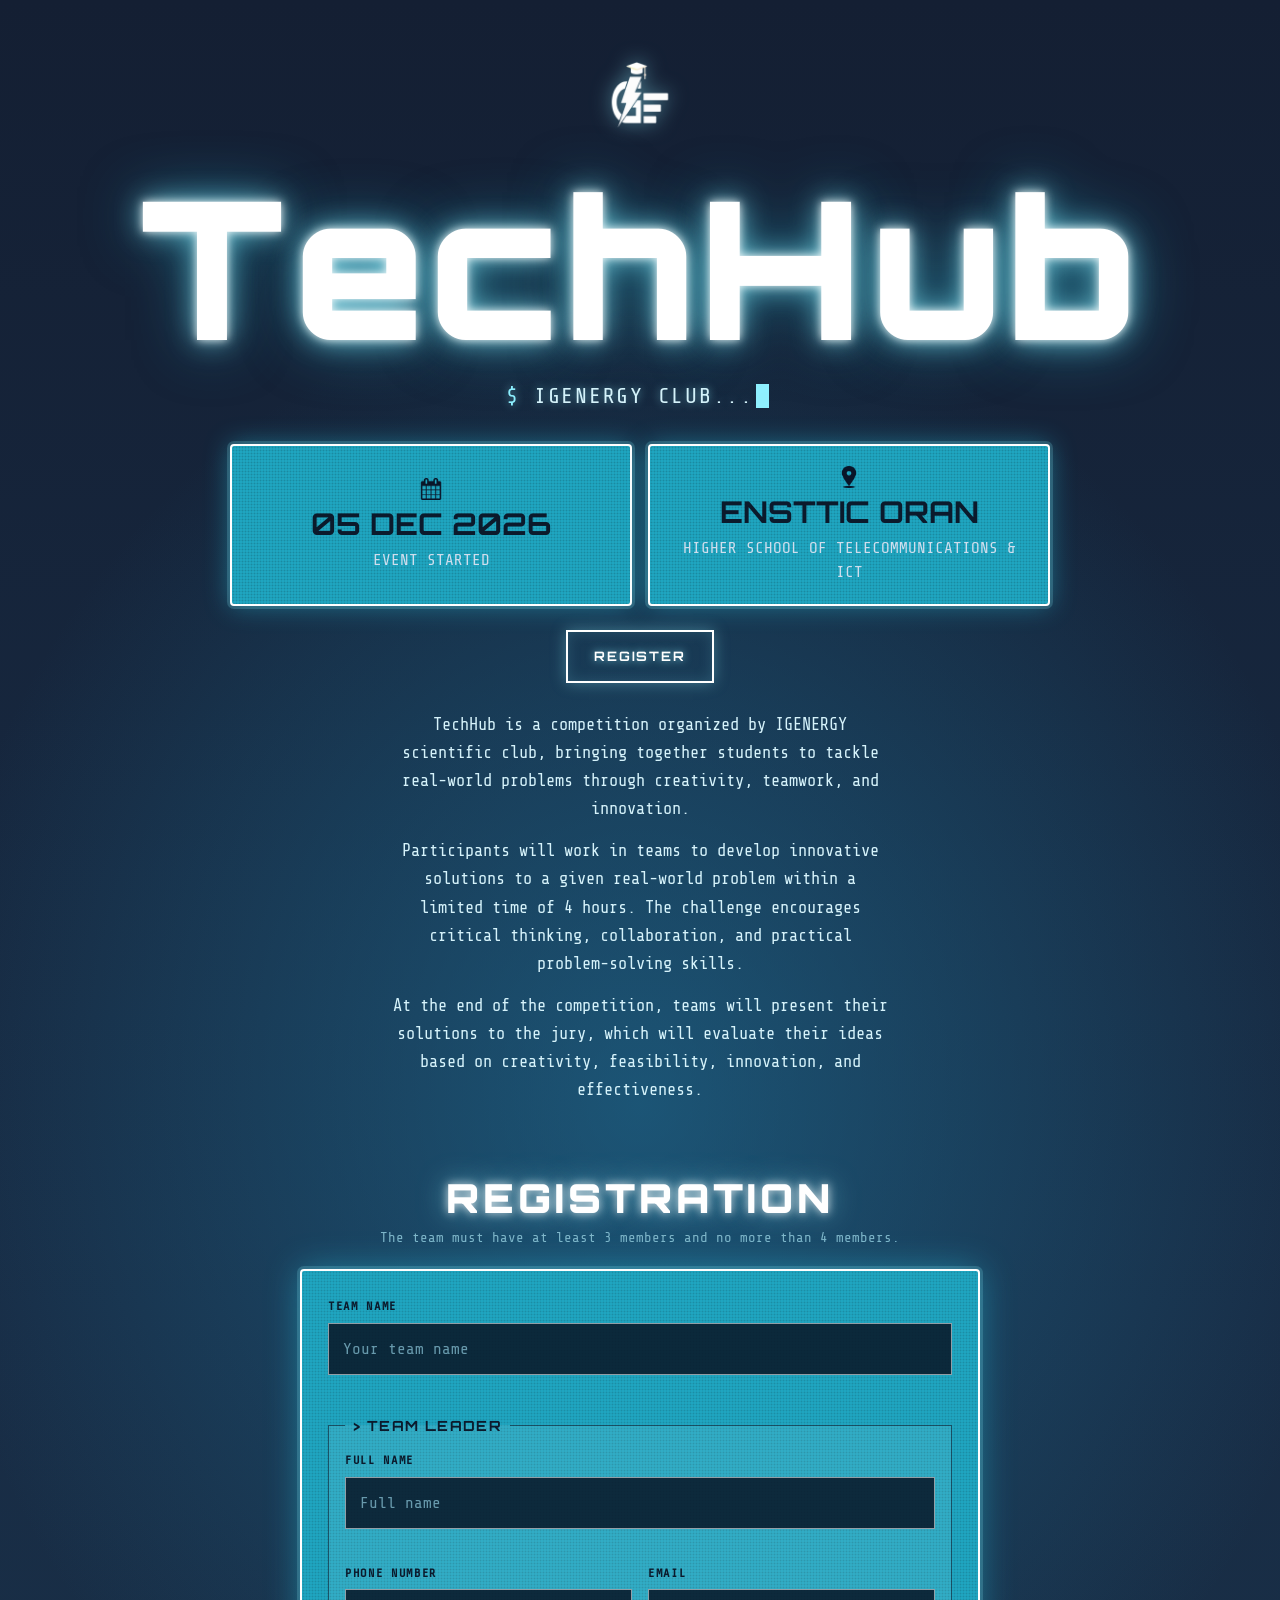
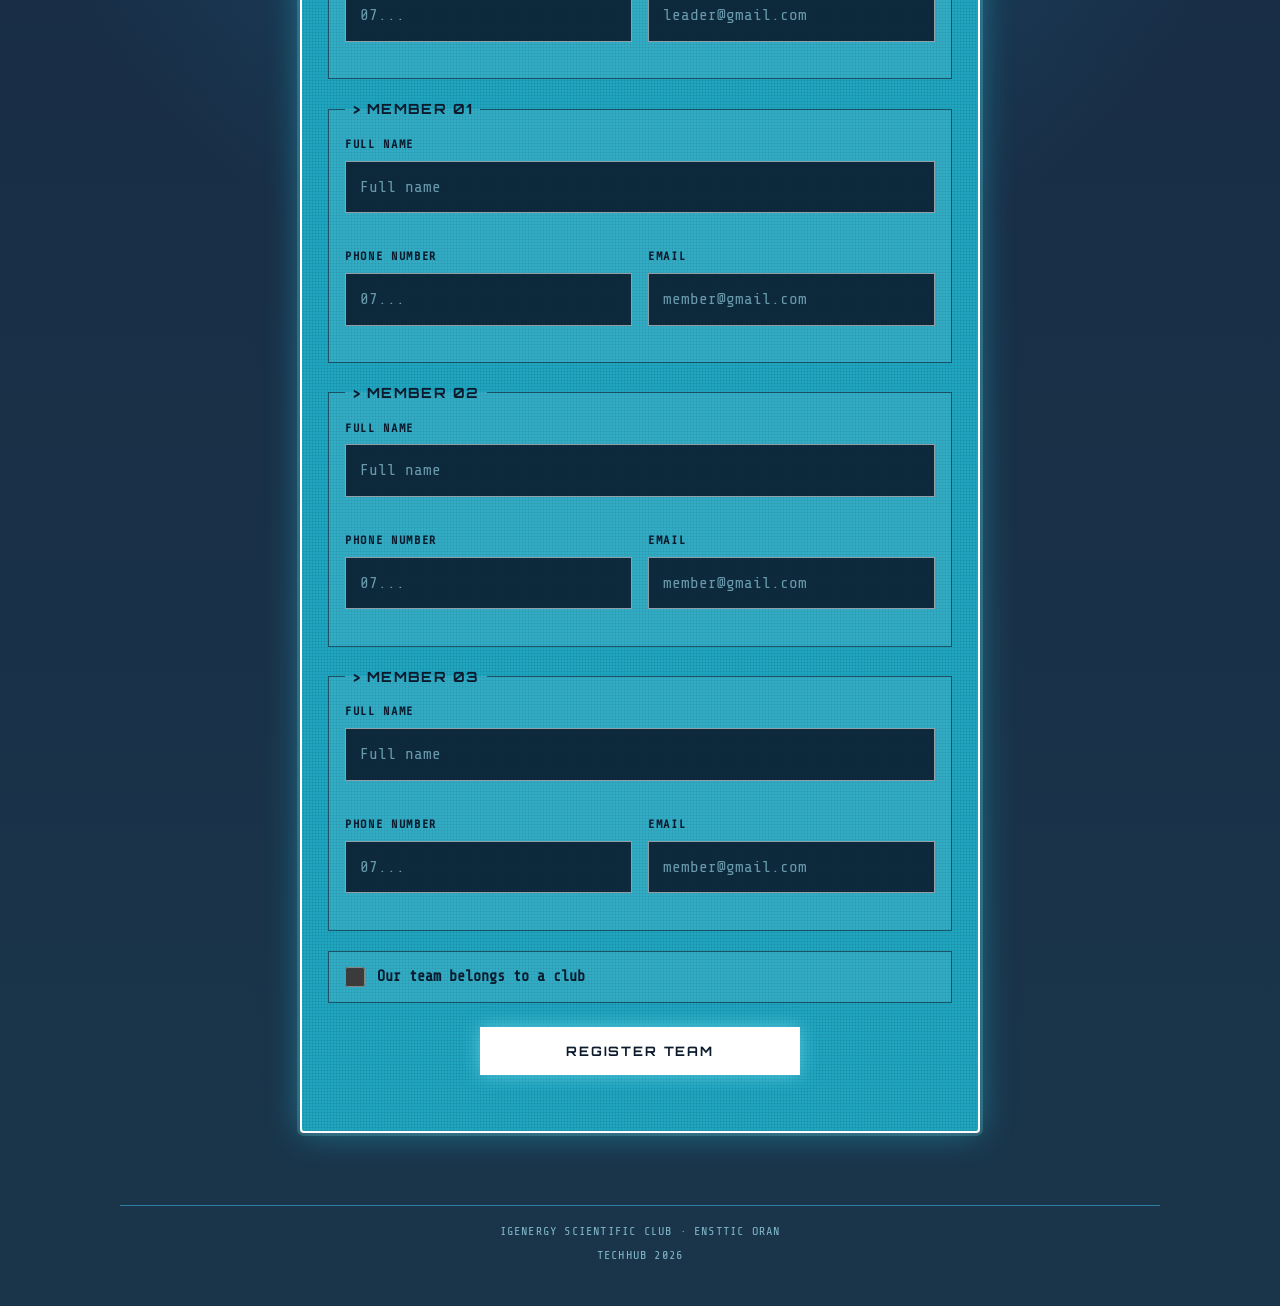
==== commit 4a811a98: "design modification-1" ====
--- a/index.html
+++ b/index.html
@@ -24,7 +24,7 @@
       </article>
       <article class="event-card">
         <img class="event-icon" src="imgs/location.ico" alt="">
-        <p><strong>ENSTTIC</strong> Oran</p>
+        <p>ENSTTIC Oran</p>
         <span class="event-sub">Higher School of Telecommunications &amp; ICT</span>
       </article>
     </div>
--- a/styles.css
+++ b/styles.css
@@ -37,17 +37,6 @@
   padding-right: max(16px, env(safe-area-inset-right, 0px));
   overflow-x: hidden;
 }
-/* halftone dither + faint scanlines, like the poster */
-body::after {
-  content: "";
-  position: fixed;
-  inset: 0;
-  pointer-events: none;
-  z-index: 5;
-  background:
-    radial-gradient(rgba(0,0,0,0.22) 0.8px, transparent 1.1px) 0 0 / 3px 3px,
-    repeating-linear-gradient(to bottom, rgba(0,0,0,0) 0, rgba(0,0,0,0) 3px, rgba(0,0,0,0.07) 4px);
-}
 .wrap { position: relative; z-index: 1; max-width: 1040px; margin: 0 auto; display: flex; flex-direction: column; gap: 72px; text-align: center; }
 a { color: var(--cyan); }
 :focus-visible { outline: 2px solid var(--white); outline-offset: 3px; }
@@ -105,7 +94,7 @@
 .event-icon { width: 22px; height: 22px; object-fit: contain; filter: brightness(0) saturate(100%) invert(7%) sepia(30%) saturate(1800%) hue-rotate(185deg); }
 .event-card p { margin: 0; color: var(--ink); font-family: var(--font-display); font-weight: 700; font-size: clamp(20px, 3.2vw, 30px); line-height: 1.2; overflow-wrap: anywhere; text-transform: uppercase; }
 .event-card p strong { color: var(--ink); font-weight: 900; }
-.event-sub { color: #06223a; font-size: 13px; line-height: 1.5; min-height: 1.5em; text-transform: uppercase; }
+.event-sub { color: #cfdeed; font-size: 16px; line-height: 1.5; min-height: 1.5em; text-transform: uppercase; }
 
 /* call to action */
 .cta { display: flex; flex-wrap: wrap; justify-content: center; gap: 12px; margin-top: 4px; }
@@ -209,9 +198,7 @@
 .js .reveal.in { opacity: 1; transform: none; }
 
 /* ---------- whole-page glitch ---------- */
-.wrap { animation: pg 5s infinite steps(1); }
-.hero h1, .sec-head h2, .event-card, .btn, .win, .lede, .typed, footer { animation: cg 3.1s infinite steps(1); }
-.event-card { animation-delay: -1.1s; } .win { animation-delay: -2s; } .lede { animation-delay: -0.6s; } .btn { animation-delay: -1.7s; }
+.wrap { animation: pg 8s infinite steps(1); }
 @keyframes pg {
   0%, 84%, 100% { transform: none; filter: none; }
   85% { transform: translate(-6px, 0) skewX(-1.5deg); filter: drop-shadow(-4px 0 rgba(255,40,90,0.75)) drop-shadow(4px 0 rgba(0,255,255,0.75)); }
@@ -221,35 +208,9 @@
   93% { transform: translate(3px, 0); filter: drop-shadow(-3px 0 rgba(255,40,90,0.6)) drop-shadow(3px 0 rgba(0,255,255,0.6)); }
   94% { transform: none; filter: none; }
 }
-@keyframes cg {
-  0%, 90%, 100% { transform: none; clip-path: none; }
-  91% { transform: translate(6px, 0); clip-path: inset(0 0 55% 0); }
-  92% { transform: translate(-7px, 0); clip-path: inset(45% 0 0 0); }
-  93% { transform: translate(3px, 1px); clip-path: inset(20% 0 30% 0); }
-  94% { transform: none; clip-path: none; }
-}
-/* tearing bars across the viewport */
-body::before {
-  content: ""; position: fixed; left: 0; right: 0; top: 0; height: 100vh; pointer-events: none; z-index: 6; opacity: 0;
-  background:
-    linear-gradient(rgba(143,240,255,0.35), rgba(143,240,255,0.35)) 0 18% / 100% 6px no-repeat,
-    linear-gradient(rgba(255,40,90,0.28), rgba(255,40,90,0.28)) 0 47% / 100% 3px no-repeat,
-    linear-gradient(rgba(255,255,255,0.3), rgba(255,255,255,0.3)) 0 72% / 100% 9px no-repeat,
-    linear-gradient(rgba(143,240,255,0.3), rgba(143,240,255,0.3)) 0 88% / 100% 4px no-repeat;
-  animation: bars 4s infinite steps(1);
-}
-@keyframes bars {
-  0%, 84%, 100% { opacity: 0; transform: none; }
-  85% { opacity: 1; transform: translateX(-12px); }
-  86% { opacity: 1; transform: translate(10px, 40px); }
-  87% { opacity: 0.8; transform: translate(-6px, -60px); }
-  88% { opacity: 0; }
-  95% { opacity: 1; transform: translate(8px, 120px); }
-  96% { opacity: 0; }
-}
 
 @media (prefers-reduced-motion: reduce) {
-  .wrap, .hero h1, .sec-head h2, .event-card, .btn, .win, .lede, .typed, footer, body::before { animation: none; }
+  .wrap { animation: none; }
   html { scroll-behavior: auto; }
   .glitch::before, .glitch::after, .cursor { animation: none; }
   .btn { transition: none; }
@@ -260,7 +221,7 @@
 }
 @media (max-width: 600px) {
   .wrap { gap: 56px; }
-  .glitch { font-size: 16vw; }
+  .glitch { font-size: 17vw; }
   .form { padding: 20px 16px; }
   fieldset.group { grid-template-columns: 1fr; padding: 14px 12px; }
 }
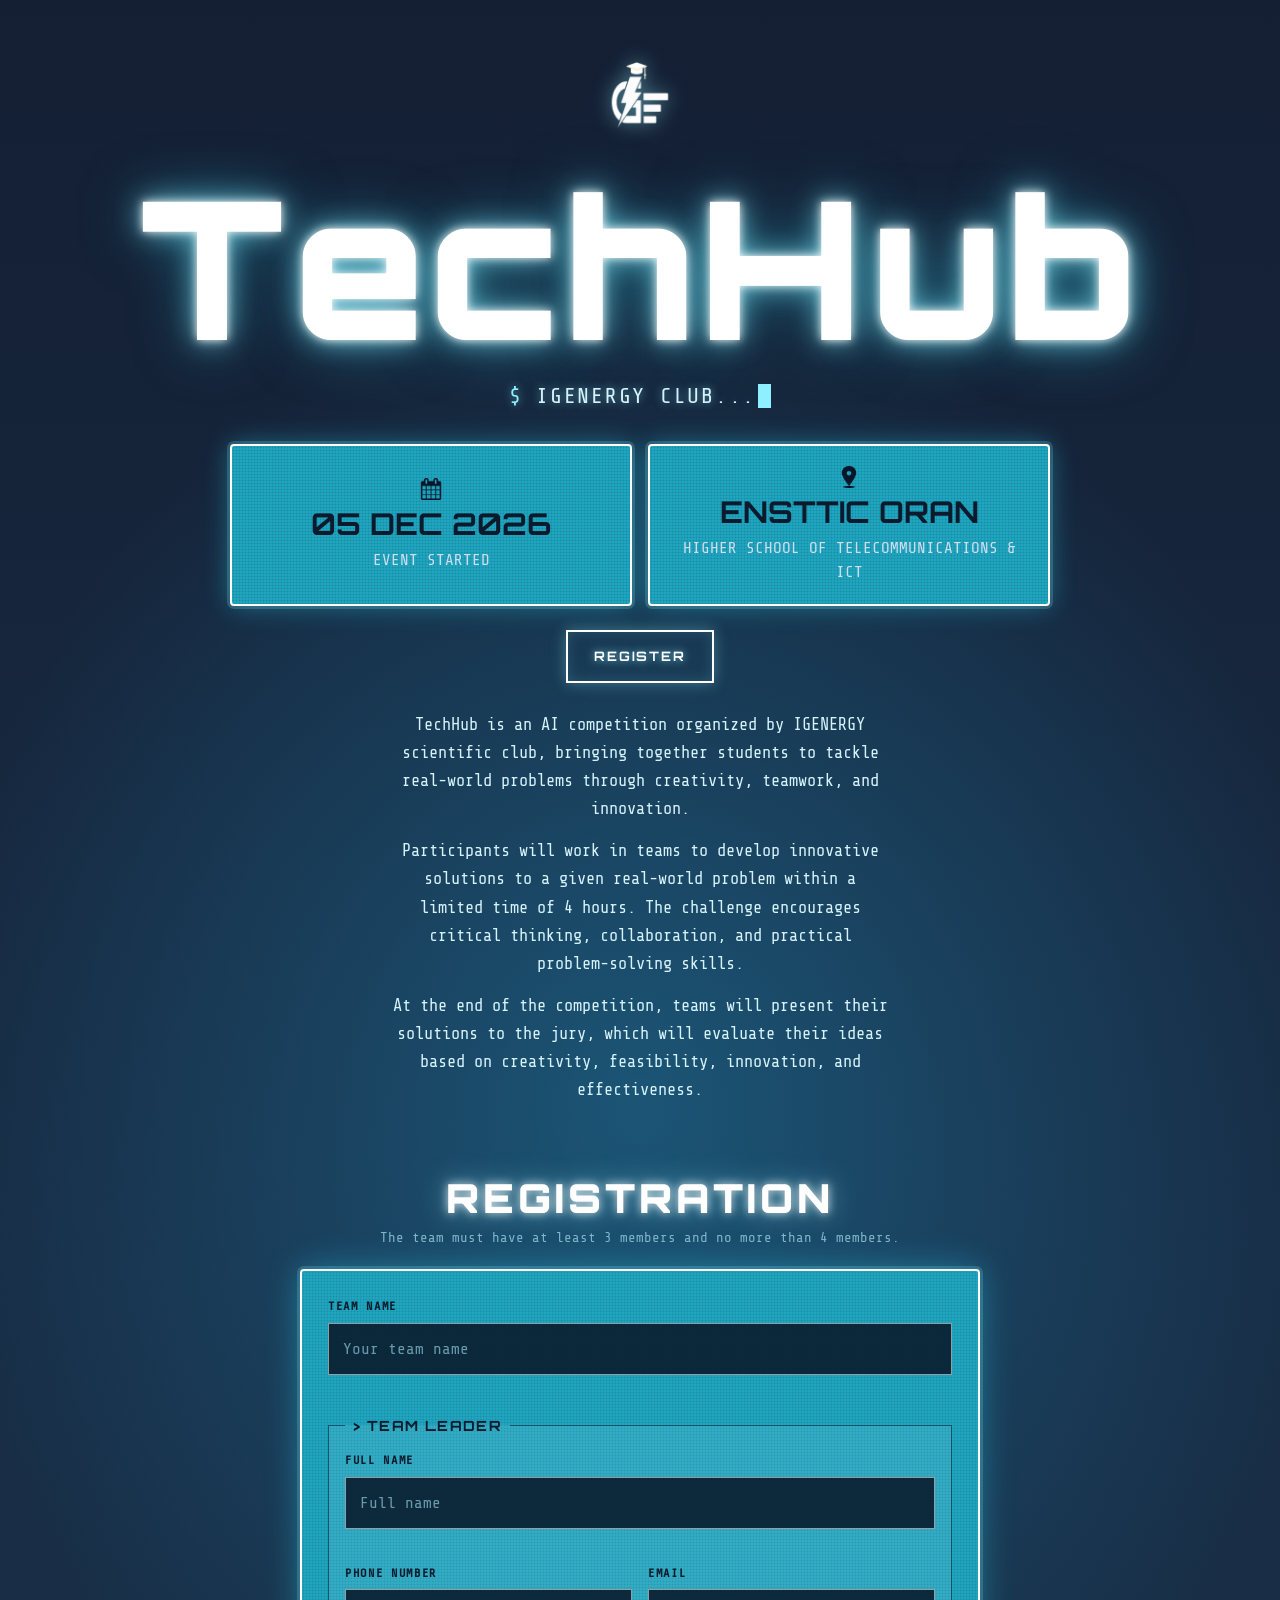
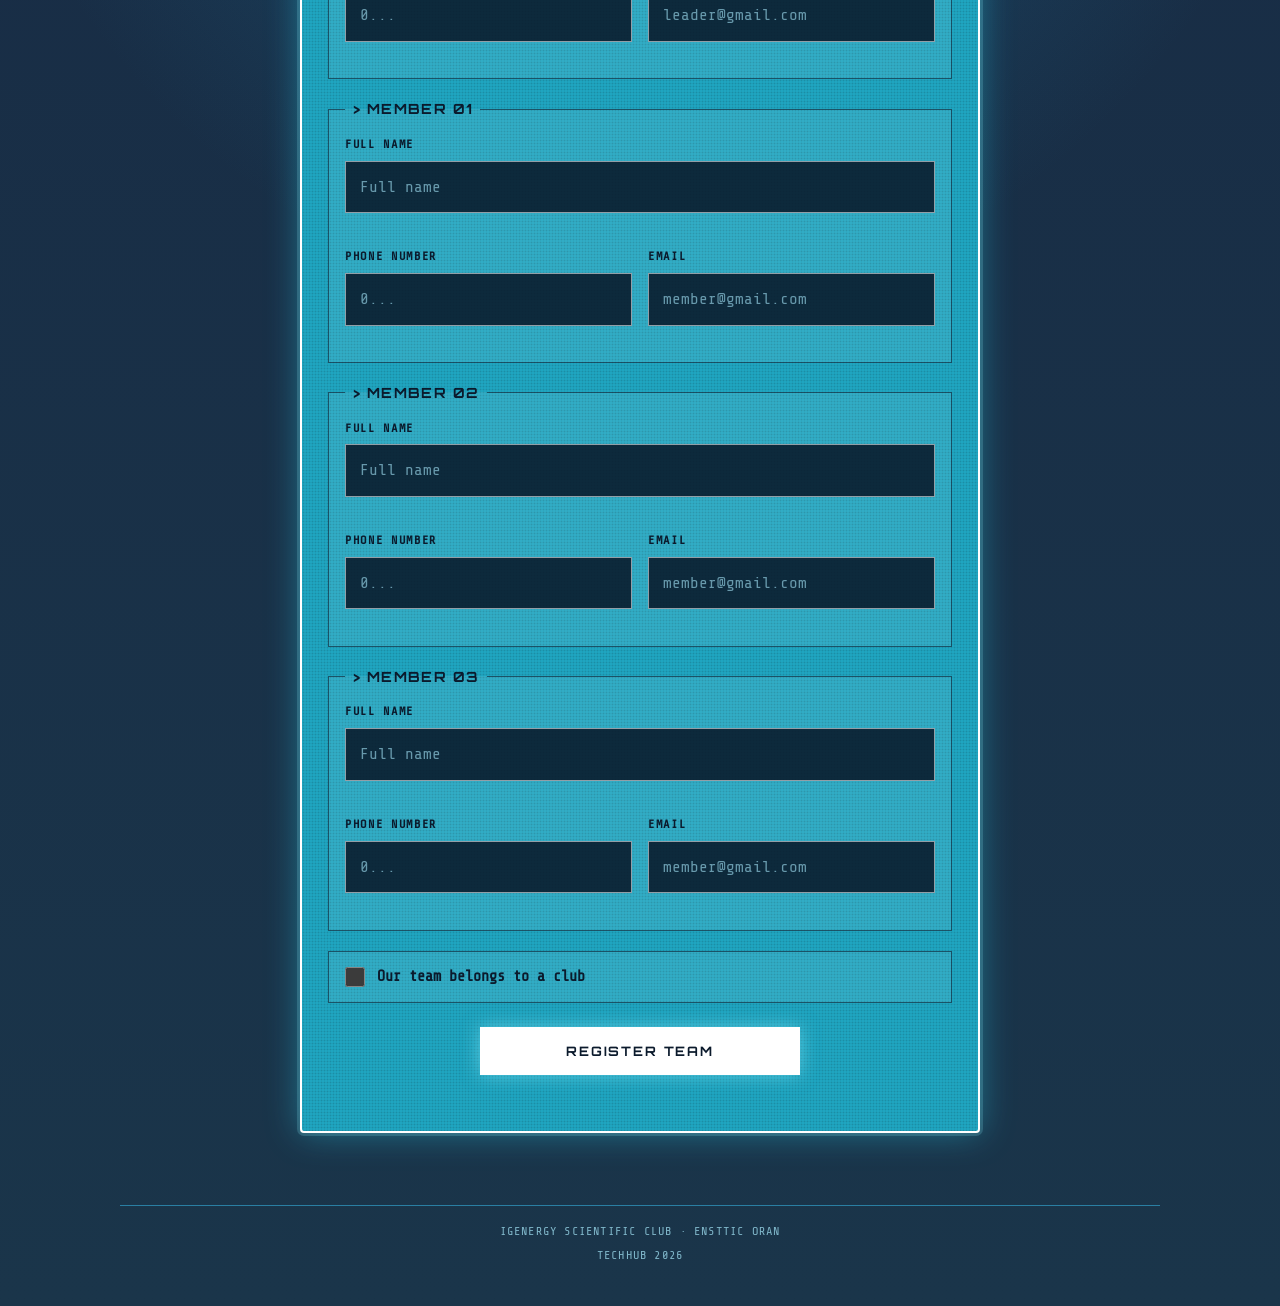
==== commit 4f6d1675: "typing errors (presnts...)" ====
--- a/index.html
+++ b/index.html
@@ -34,7 +34,7 @@
     </div>
 
     <div class="lede">
-      <p>TechHub is a competition organized by IGENERGY scientific club, bringing together students to tackle real-world problems through creativity, teamwork, and innovation.</p>
+      <p>TechHub is an AI competition organized by IGENERGY scientific club, bringing together students to tackle real-world problems through creativity, teamwork, and innovation.</p>
       <p>Participants will work in teams to develop innovative solutions to a given real-world problem within a limited time of 4 hours. The challenge encourages critical thinking, collaboration, and practical problem-solving skills.</p>
       <p>At the end of the competition, teams will present their solutions to the jury, which will evaluate their ideas based on creativity, feasibility, innovation, and effectiveness.</p>
     </div>
@@ -60,7 +60,7 @@
           </div>
           <div class="field">
             <label for="l-phone">Phone number</label>
-            <input id="l-phone" name="leader_phone" type="tel" inputmode="numeric" placeholder="07..." autocomplete="tel" aria-describedby="e-l-phone">
+            <input id="l-phone" name="leader_phone" type="tel" inputmode="numeric" placeholder="0..." autocomplete="tel" aria-describedby="e-l-phone">
             <span class="err" id="e-l-phone" aria-live="polite"></span>
           </div>
           <div class="field">
@@ -79,7 +79,7 @@
           </div>
           <div class="field">
             <label for="m1-phone">Phone number</label>
-            <input id="m1-phone" name="member1_phone" type="tel" inputmode="numeric" placeholder="07..." autocomplete="off" aria-describedby="e-m1-phone">
+            <input id="m1-phone" name="member1_phone" type="tel" inputmode="numeric" placeholder="0..." autocomplete="off" aria-describedby="e-m1-phone">
             <span class="err" id="e-m1-phone" aria-live="polite"></span>
           </div>
           <div class="field">
@@ -98,7 +98,7 @@
           </div>
           <div class="field">
             <label for="m2-phone">Phone number</label>
-            <input id="m2-phone" name="member2_phone" type="tel" inputmode="numeric" placeholder="07..." autocomplete="off" aria-describedby="e-m2-phone">
+            <input id="m2-phone" name="member2_phone" type="tel" inputmode="numeric" placeholder="0..." autocomplete="off" aria-describedby="e-m2-phone">
             <span class="err" id="e-m2-phone" aria-live="polite"></span>
           </div>
           <div class="field">
@@ -117,7 +117,7 @@
           </div>
           <div class="field">
             <label for="m3-phone">Phone number</label>
-            <input id="m3-phone" name="member3_phone" type="tel" inputmode="numeric" placeholder="07..." autocomplete="off" aria-describedby="e-m3-phone">
+            <input id="m3-phone" name="member3_phone" type="tel" inputmode="numeric" placeholder="0..." autocomplete="off" aria-describedby="e-m3-phone">
             <span class="err" id="e-m3-phone" aria-live="polite"></span>
           </div>
           <div class="field">
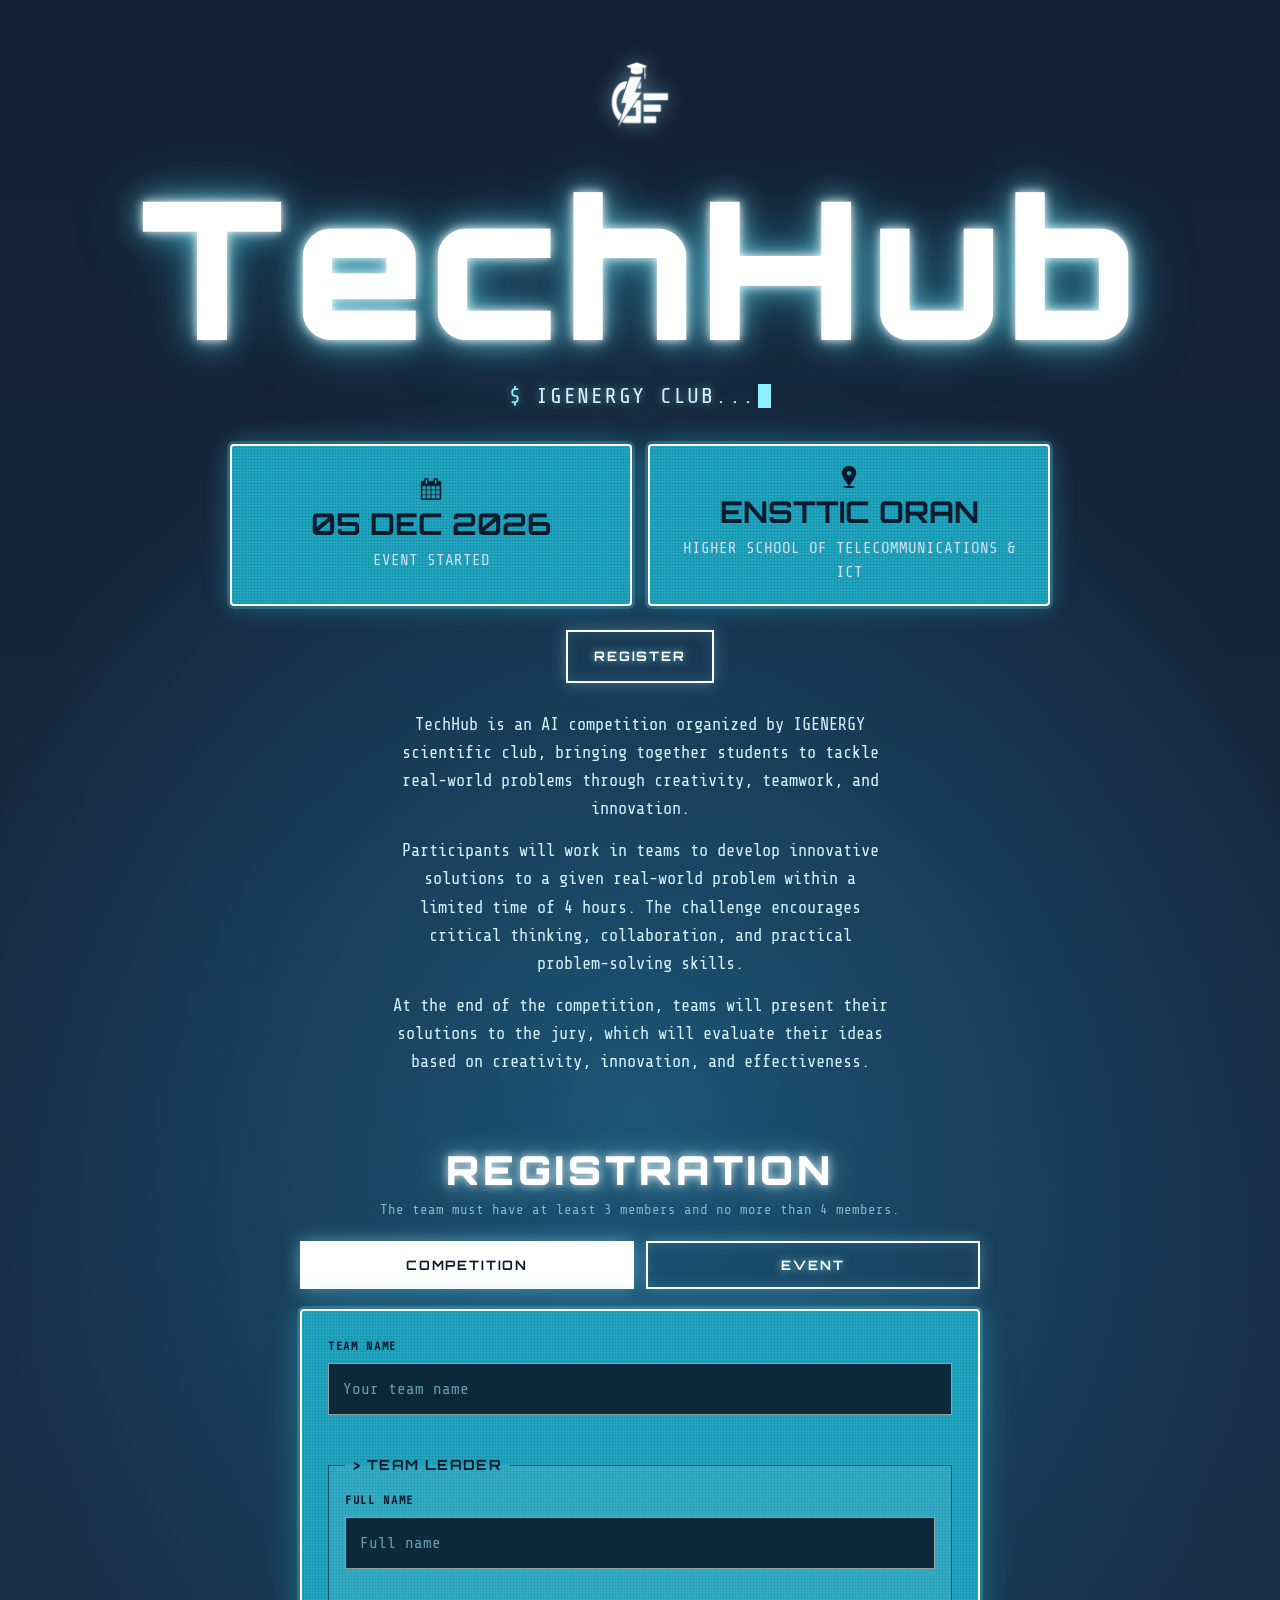
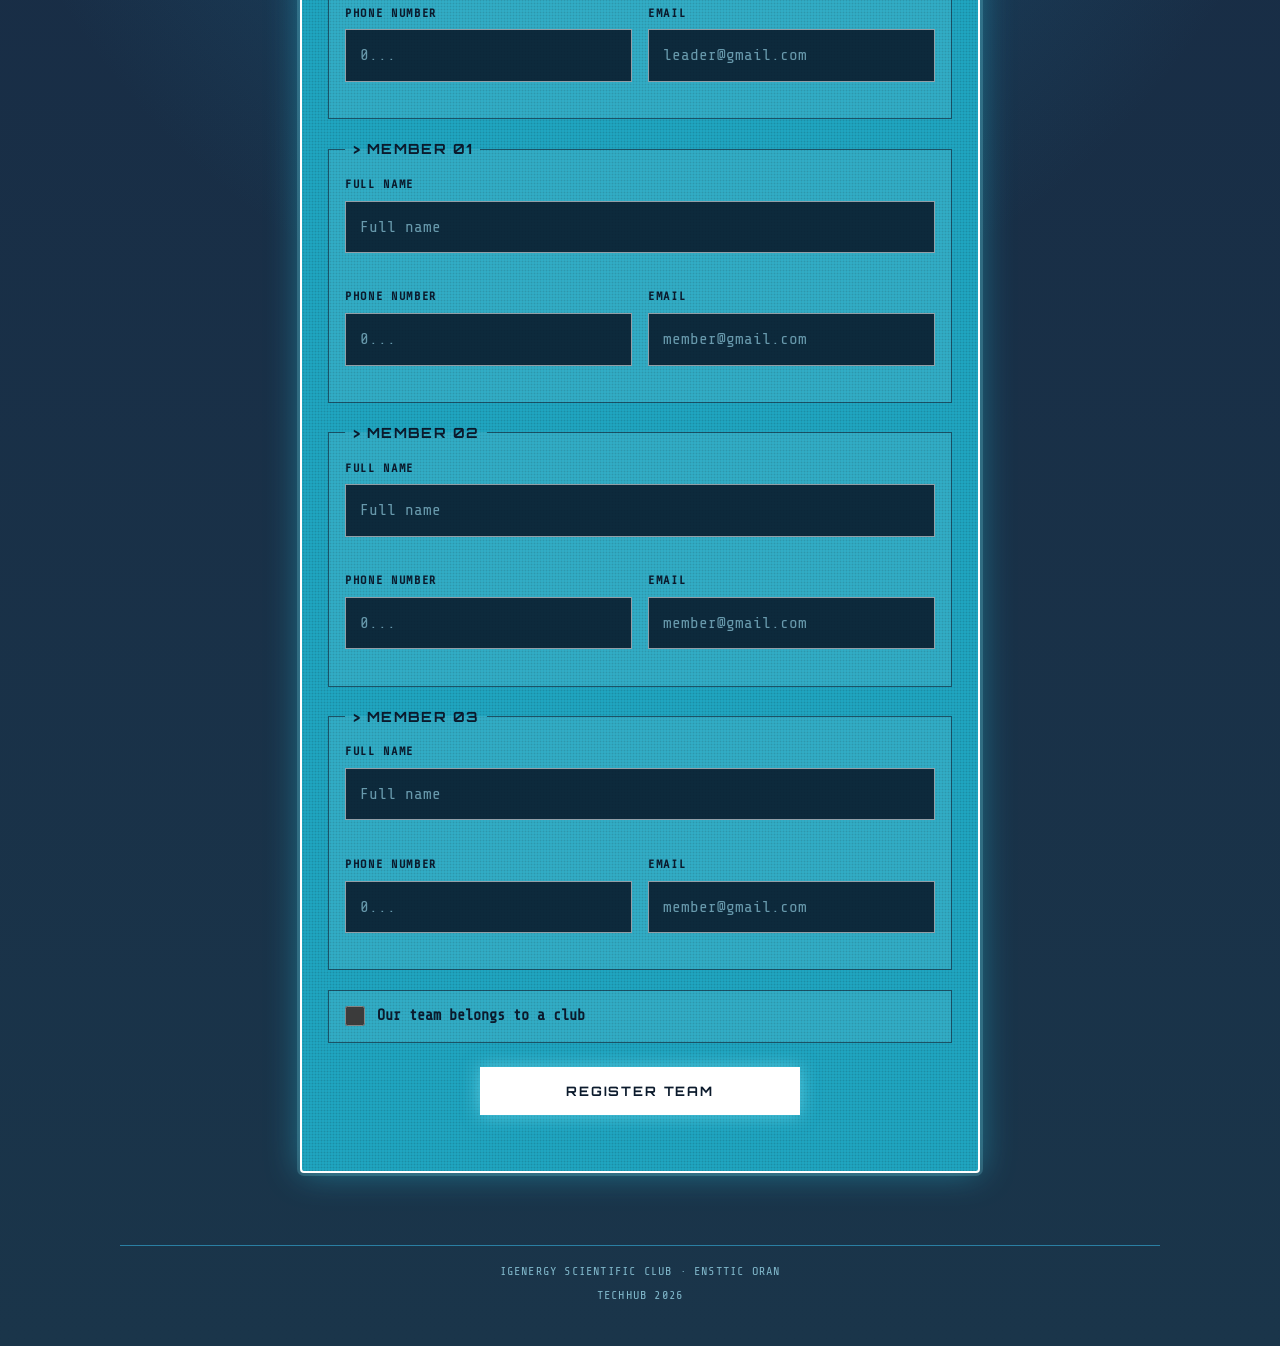
==== commit 28cf1dbc: "make a dual registration for alone and teams" ====
--- a/index.html
+++ b/index.html
@@ -5,9 +5,10 @@
   <meta name="viewport" content="width=device-width, initial-scale=1, viewport-fit=cover">
   <meta name="claude:viewport-fit-sides" content="cover">
   <title>TechHub Registration</title>
-  <meta name="description" content="TechHub is a 15-hour university hackathon organized by the IGENERGY Scientific Club at ENSTTIC Oran on 05 December 2026. Register your place.">
+  <meta name="description" content="TechHub is an AI competition with a 4-hour limit, organized by the IGENERGY Scientific Club at ENSTTIC Oran on 05 December 2026. Register your place.">
   <link rel="stylesheet" href="https://fonts.googleapis.com/css2?family=Orbitron:wght@500;700;900&family=Share+Tech+Mono&display=swap">
   <link rel="stylesheet" href="styles.css">
+  <link rel="icon" type="image/png" href="imgs/page-icon.png">
 </head>
 <body>
 <div class="wrap">
@@ -36,13 +37,17 @@
     <div class="lede">
       <p>TechHub is an AI competition organized by IGENERGY scientific club, bringing together students to tackle real-world problems through creativity, teamwork, and innovation.</p>
       <p>Participants will work in teams to develop innovative solutions to a given real-world problem within a limited time of 4 hours. The challenge encourages critical thinking, collaboration, and practical problem-solving skills.</p>
-      <p>At the end of the competition, teams will present their solutions to the jury, which will evaluate their ideas based on creativity, feasibility, innovation, and effectiveness.</p>
+      <p>At the end of the competition, teams will present their solutions to the jury, which will evaluate their ideas based on creativity, innovation, and effectiveness.</p>
     </div>
   </header>
 
   <section class="sec" id="registration">
-    <div class="sec-head"><h2 class="scr">REGISTRATION</h2><p>The team must have at least 3 members and no more than 4 members.</p></div>
-    <form class="win form" id="reg-form" novalidate>
+    <div class="sec-head"><h2 class="scr">REGISTRATION</h2><p id="reg-note">The team must have at least 3 members and no more than 4 members.</p></div>
+    <div class="tabs" role="tablist" aria-label="Registration type">
+      <button class="btn solid" type="button" role="tab" id="tab-comp" aria-controls="reg-form" aria-selected="true">Competition</button>
+      <button class="btn" type="button" role="tab" id="tab-event" aria-controls="event-form" aria-selected="false" tabindex="-1">Event</button>
+    </div>
+    <form class="win form" id="reg-form" role="tabpanel" aria-labelledby="tab-comp" novalidate>
       <div class="form-body">
 
         <div class="field">
@@ -143,6 +148,52 @@
         <p id="s-text"></p>
       </div>
     </form>
+
+    <form class="win form" id="event-form" role="tabpanel" aria-labelledby="tab-event" novalidate hidden>
+      <div class="form-body">
+        <fieldset class="group">
+          <legend>Attendee</legend>
+          <div class="field span2">
+            <label for="ev-name">Full name</label>
+            <input id="ev-name" name="name" type="text" placeholder="Full name" autocomplete="name" aria-describedby="e-ev-name">
+            <span class="err" id="e-ev-name" aria-live="polite"></span>
+          </div>
+          <div class="field">
+            <label for="ev-phone">Phone number</label>
+            <input id="ev-phone" name="phone" type="tel" inputmode="numeric" placeholder="0..." autocomplete="tel" aria-describedby="e-ev-phone">
+            <span class="err" id="e-ev-phone" aria-live="polite"></span>
+          </div>
+          <div class="field">
+            <label for="ev-email">Email</label>
+            <input id="ev-email" name="email" type="email" inputmode="email" placeholder="you@gmail.com" autocomplete="email" aria-describedby="e-ev-email">
+            <span class="err" id="e-ev-email" aria-live="polite"></span>
+          </div>
+        </fieldset>
+
+        <fieldset class="group" id="ev-workshops">
+          <legend>Which workshop do you intend to attend?</legend>
+          <label class="check" for="ev-ws-ai">
+            <input id="ev-ws-ai" name="workshop" type="radio" value="AI workshop" aria-describedby="e-ev-ws">
+            <span>AI workshop</span>
+          </label>
+          <label class="check" for="ev-ws-devops">
+            <input id="ev-ws-devops" name="workshop" type="radio" value="DevOps workshop" aria-describedby="e-ev-ws">
+            <span>DevOps workshop</span>
+          </label>
+          <span class="err span2" id="e-ev-ws" aria-live="polite"></span>
+        </fieldset>
+
+        <div class="form-foot">
+          <button class="btn solid" type="submit" id="ev-submit">Register for event</button>
+          <p class="status" id="ev-status" role="status"></p>
+        </div>
+      </div>
+      <div class="success" id="ev-success" hidden tabindex="-1">
+        <span class="check-mark" aria-hidden="true">&#10003;</span>
+        <h3>You're in.</h3>
+        <p id="ev-text"></p>
+      </div>
+    </form>
   </section>
 
   <footer>
@@ -153,4 +204,4 @@
 
 <script src="script.js"></script>
 </body>
-</html>
+</html>
--- a/styles.css
+++ b/styles.css
@@ -142,6 +142,11 @@
   color: var(--ink);
 }
 
+/* registration type switch */
+.tabs { display: grid; grid-template-columns: repeat(2, minmax(0, 1fr)); gap: 12px; width: 100%; max-width: 680px; }
+.tabs .btn { padding-inline: 8px; }
+.tabs .btn[aria-selected="true"]:hover { background: var(--white); color: var(--ink); }
+
 /* registration form */
 .form { width: 100%; max-width: 680px; padding: 26px; text-align: left; }
 .form-body { display: flex; flex-direction: column; gap: 20px; }
@@ -168,7 +173,9 @@
 fieldset.group { margin: 0; min-width: 0; padding: 16px; border: 1px solid rgba(11,26,44,0.6); background: rgba(255,255,255,0.08); display: grid; grid-template-columns: repeat(2, minmax(0, 1fr)); gap: 14px 16px; }
 fieldset.group legend { padding: 0 8px; font-family: var(--font-display); font-weight: 700; font-size: 14px; line-height: 1.4; color: var(--ink); letter-spacing: 0.1em; text-transform: uppercase; }
 fieldset.group legend::before { content: "> "; }
-fieldset.group .field.span2 { grid-column: 1 / -1; }
+fieldset.group .field.span2, fieldset.group .span2 { grid-column: 1 / -1; }
+fieldset.group legend { max-width: 100%; }
+.check input[aria-invalid="true"] { outline: 2px solid var(--danger); outline-offset: 1px; }
 
 .check { display: flex; align-items: flex-start; gap: 12px; padding: 14px 16px; border: 1px solid rgba(11,26,44,0.6); background: rgba(255,255,255,0.08); cursor: pointer; color: var(--ink); font-weight: 700; line-height: 1.5; }
 .check:hover { border-color: var(--white); }
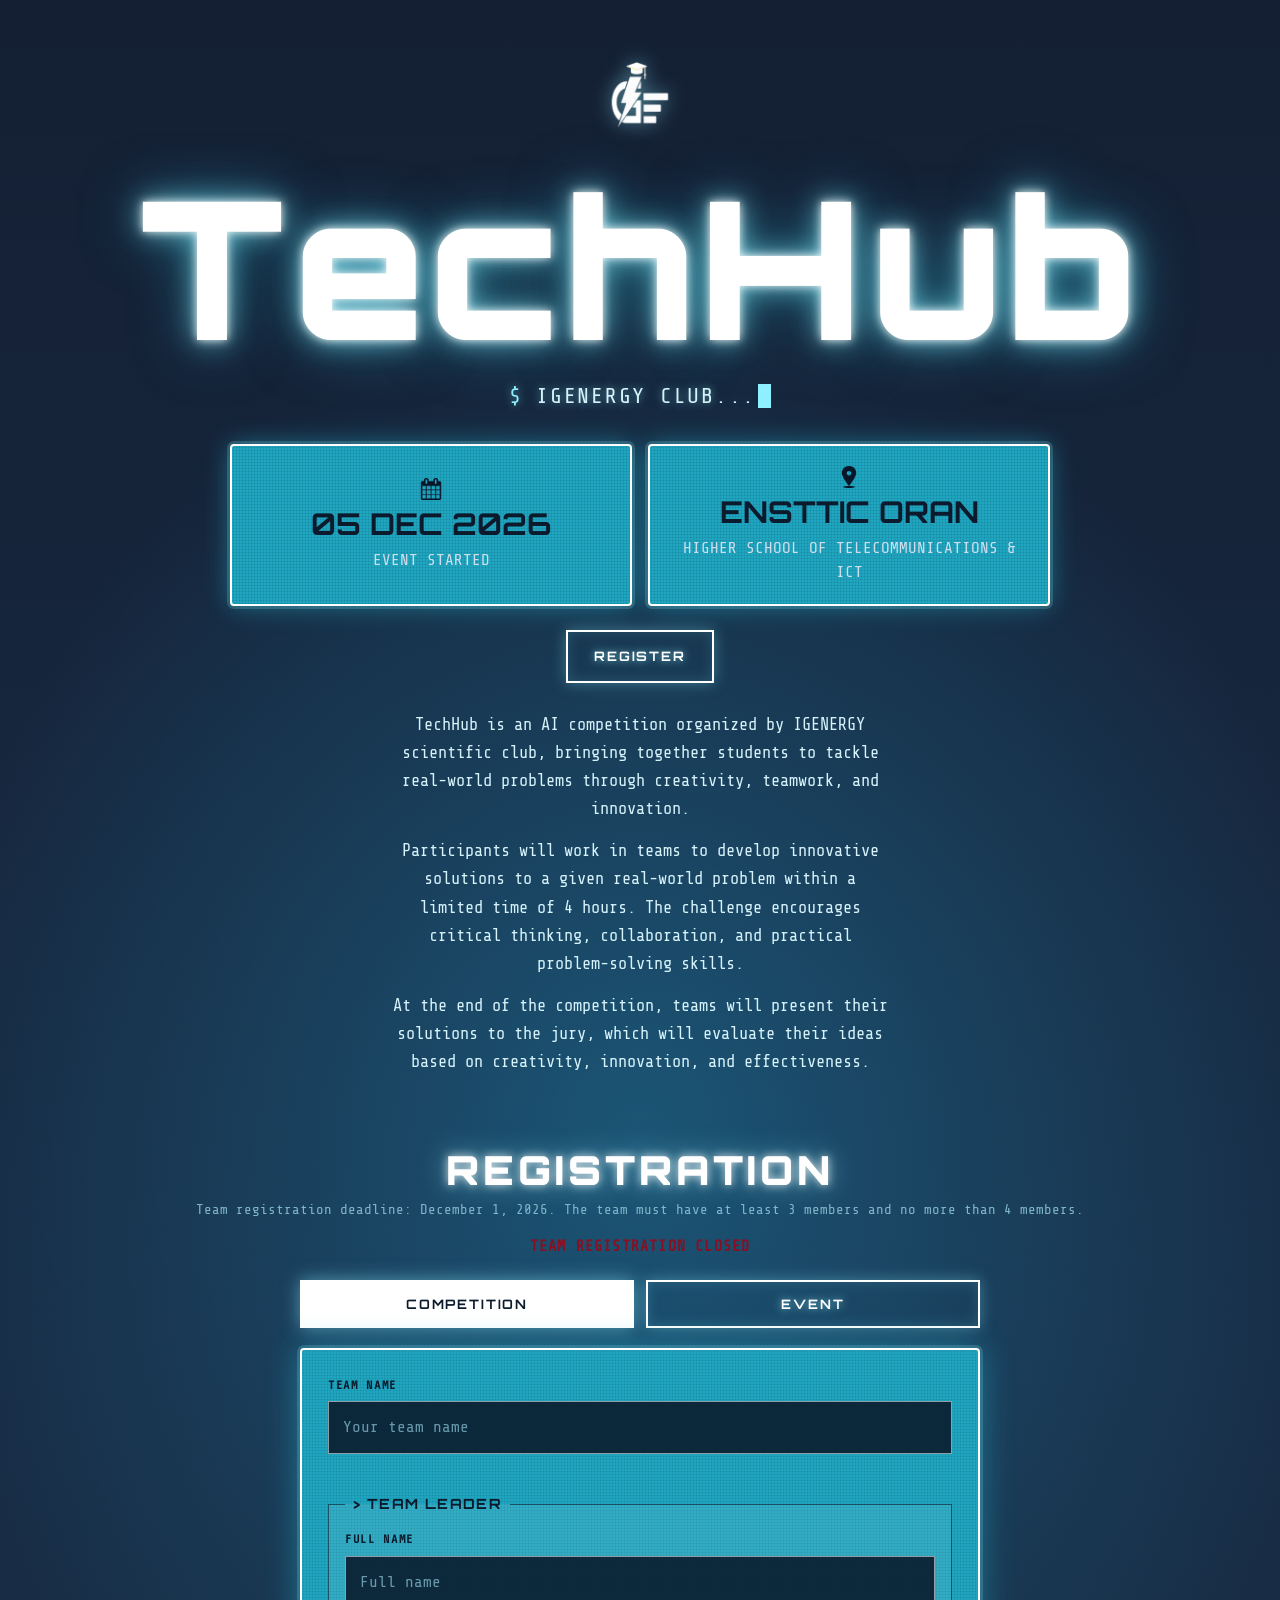
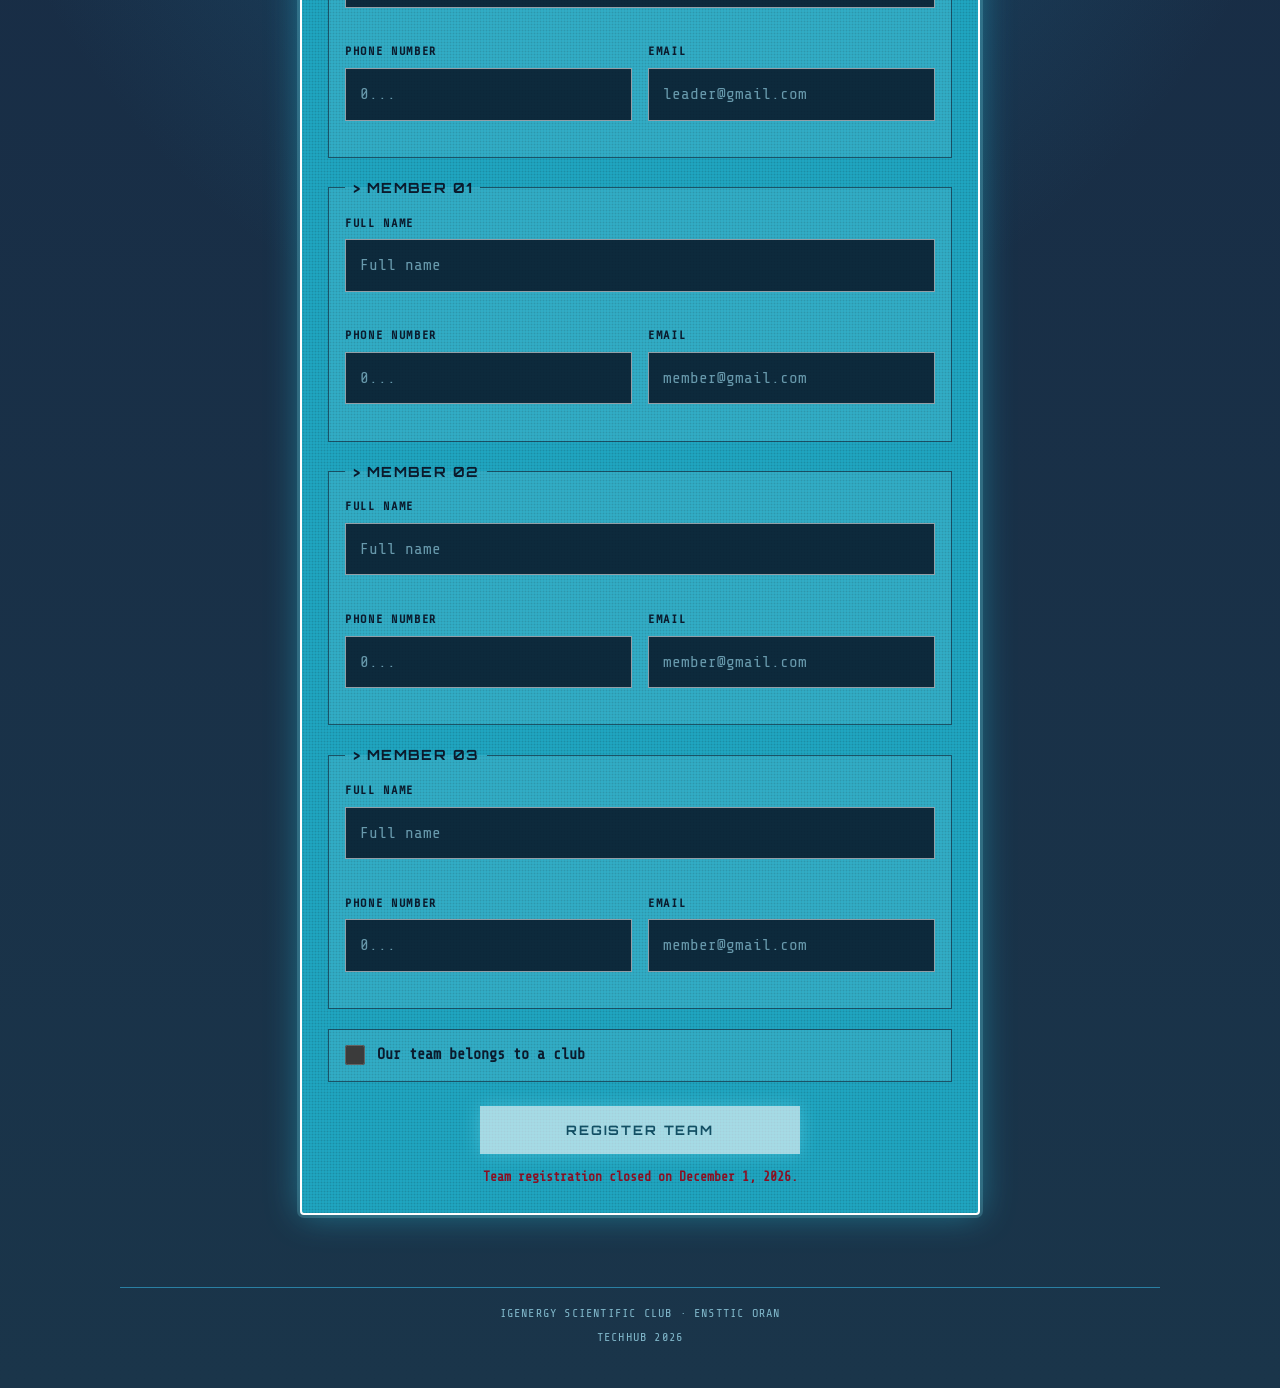
==== commit c0b81ad2: "team registration deadline" ====
--- a/index.html
+++ b/index.html
@@ -42,7 +42,11 @@
   </header>
 
   <section class="sec" id="registration">
-    <div class="sec-head"><h2 class="scr">REGISTRATION</h2><p id="reg-note">The team must have at least 3 members and no more than 4 members.</p></div>
+    <div class="sec-head">
+      <h2 class="scr">REGISTRATION</h2>
+      <p id="reg-note">Team registration deadline: December 1, 2026. The team must have at least 3 members and no more than 4 members.</p>
+      <p class="deadline-timer" id="team-deadline-timer" role="timer" aria-live="off"></p>
+    </div>
     <div class="tabs" role="tablist" aria-label="Registration type">
       <button class="btn solid" type="button" role="tab" id="tab-comp" aria-controls="reg-form" aria-selected="true">Competition</button>
       <button class="btn" type="button" role="tab" id="tab-event" aria-controls="event-form" aria-selected="false" tabindex="-1">Event</button>
--- a/styles.css
+++ b/styles.css
@@ -146,6 +146,16 @@
 .tabs { display: grid; grid-template-columns: repeat(2, minmax(0, 1fr)); gap: 12px; width: 100%; max-width: 680px; }
 .tabs .btn { padding-inline: 8px; }
 .tabs .btn[aria-selected="true"]:hover { background: var(--white); color: var(--ink); }
+.sec-head .deadline-timer {
+  margin: 8px 0 0;
+  color: #b84747;
+  font-family: var(--font-body);
+  font-size: 15px;
+  font-weight: 900;
+  letter-spacing: 0.08em;
+  text-transform: uppercase;
+}
+.deadline-timer.closed { color: #8a0f22; }
 
 /* registration form */
 .form { width: 100%; max-width: 680px; padding: 26px; text-align: left; }
